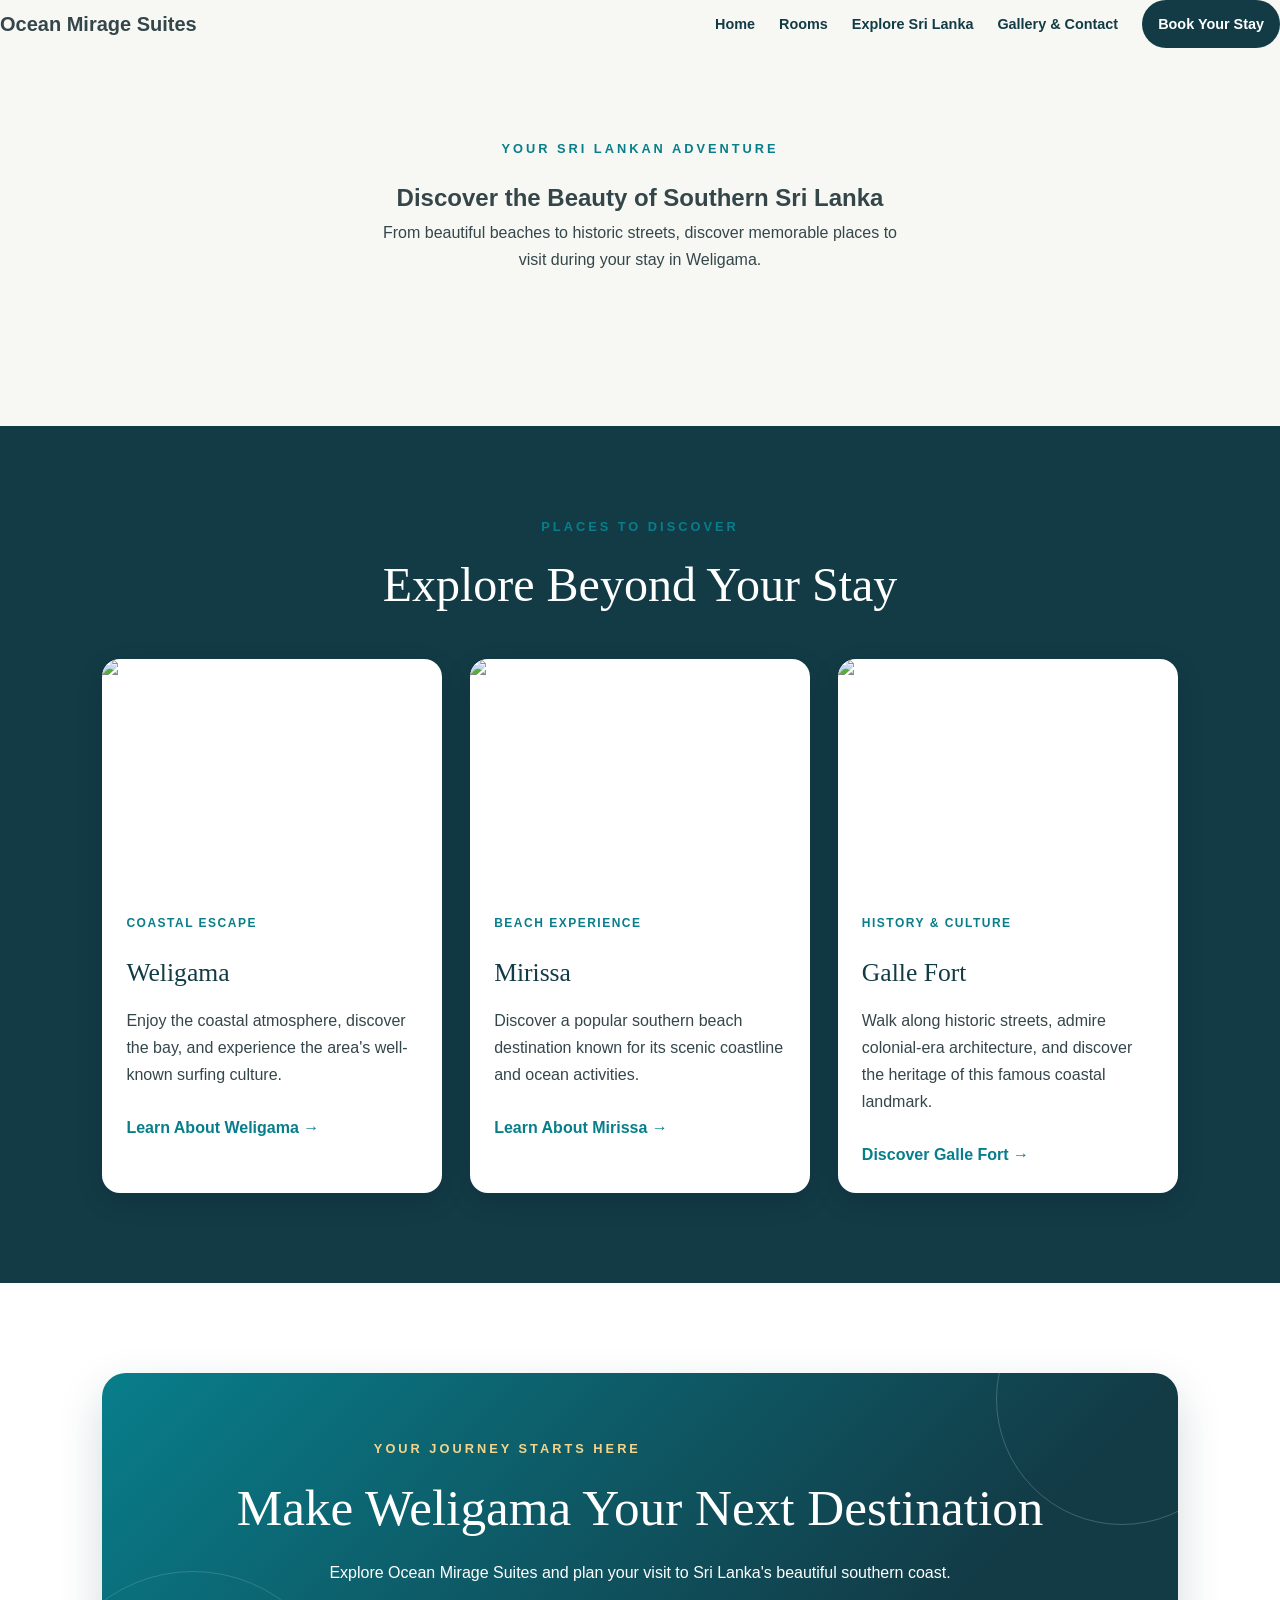
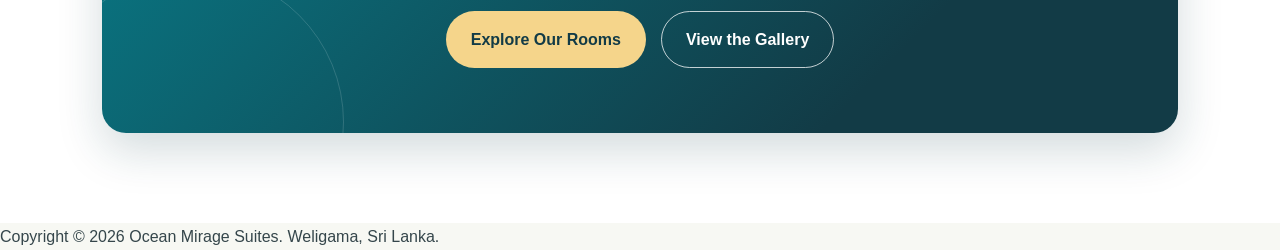
==== explore.html @ 086a4972 "Initial commit: Ocean Mirage Suites website" ====
<!DOCTYPE html>
<html lang="en">
<head>
    <meta charset="UTF-8">
    <meta name="viewport" content="width=device-width, initial-scale=1.0">

    <meta name="description" content="Discover Weligama, Mirissa, Galle Fort, and places to explore during your stay in southern Sri Lanka.">

    <title>Explore Sri Lanka | Ocean Mirage Suites</title>

    <link rel="stylesheet" href="css/style.css">
    <link rel="stylesheet" href="css/responsive.css">
    <script src="js/main.js" defer></script>
</head>

<body>

    <header>
        
<nav class="site-nav" aria-label="Main navigation">

    <a href="index.html" class="logo">Ocean Mirage Suites</a>

    <button
        class="menu-toggle"
        type="button"
        aria-label="Open navigation menu"
        aria-expanded="false"
        aria-controls="primary-menu"
    >
        ☰
    </button>

    <ul class="nav-links" id="primary-menu">
        <li><a href="index.html">Home</a></li>
        <li><a href="rooms.html">Rooms</a></li>
        <li><a href="explore.html">Explore Sri Lanka</a></li>
        <li><a href="gallery.html">Gallery &amp; Contact</a></li>
        <li><a href="index.html#contact">Book Your Stay</a></li>
    </ul>

</nav>

    </header>

    <main>

        <section class="section-heading">
            <p class="section-label">YOUR SRI LANKAN ADVENTURE</p>

            <h1>Discover the Beauty of Southern Sri Lanka</h1>

            <p>
                From beautiful beaches to historic streets, discover
                memorable places to visit during your stay in Weligama.
            </p>
        </section>

        <section class="explore-section">

            <div class="section-heading">
                <p class="section-label">PLACES TO DISCOVER</p>
                <h2>Explore Beyond Your Stay</h2>
            </div>

            <div class="destination-grid">

                <article class="destination-card" id="weligama">
                    <img
                        src="images/destinations/weligama.jpg"
                        alt="Weligama Bay and its coastline"
                        loading="lazy"
                    >

                    <div class="destination-content">
                        <p class="destination-category">COASTAL ESCAPE</p>

                        <h3>Weligama</h3>

                        <p>
                            Enjoy the coastal atmosphere, discover
                            the bay, and experience the area's
                            well-known surfing culture.
                        </p>

                        <a
                            href="https://en.wikipedia.org/wiki/Weligama"
                            target="_blank"
                            rel="noopener noreferrer"
                        >
                            Learn About Weligama →
                        </a>
                    </div>
                </article>

                <article class="destination-card" id="mirissa">
                    <img
                        src="images/destinations/mirissa.jpg"
                        alt="Mirissa beach and coastline"
                        loading="lazy"
                    >

                    <div class="destination-content">
                        <p class="destination-category">BEACH EXPERIENCE</p>

                        <h3>Mirissa</h3>

                        <p>
                            Discover a popular southern beach destination
                            known for its scenic coastline and ocean
                            activities.
                        </p>

                        <a
                            href="https://en.wikipedia.org/wiki/Mirissa"
                            target="_blank"
                            rel="noopener noreferrer"
                        >
                            Learn About Mirissa →
                        </a>
                    </div>
                </article>

                <article class="destination-card" id="galle-fort">
                    <img
                        src="images/destinations/galle-fort.jpg"
                        alt="Historic streets and architecture at Galle Fort"
                        loading="lazy"
                    >

                    <div class="destination-content">
                        <p class="destination-category">HISTORY &amp; CULTURE</p>

                        <h3>Galle Fort</h3>

                        <p>
                            Walk along historic streets, admire colonial-era
                            architecture, and discover the heritage of
                            this famous coastal landmark.
                        </p>

                        <a
                            href="https://whc.unesco.org/en/list/451/"
                            target="_blank"
                            rel="noopener noreferrer"
                        >
                            Discover Galle Fort →
                        </a>
                    </div>
                </article>

            </div>
        </section>

        <section class="booking-section">
            <div class="booking-panel">
                <p class="booking-label">YOUR JOURNEY STARTS HERE</p>

                <h2>Make Weligama Your Next Destination</h2>

                <p class="booking-description">
                    Explore Ocean Mirage Suites and plan your visit
                    to Sri Lanka's beautiful southern coast.
                </p>

                <div class="booking-actions">
                    <a href="rooms.html" class="booking-button">
                        Explore Our Rooms
                    </a>

                    <a href="gallery.html" class="booking-outline-button">
                        View the Gallery
                    </a>
                </div>
            </div>
        </section>

    </main>

    <footer>
        <p>
            Copyright &copy; 2026 Ocean Mirage Suites.
            Weligama, Sri Lanka.
        </p>
    </footer>

</body>
</html>
---- css/style.css ----
/* =================================
   1. DESIGN FOUNDATION
================================= */

:root {
    --color-ivory: #F7F3EB;
    --color-ocean: #172D3A;
    --color-gold: #B99768;
    --color-white: #FFFFFF;
    --color-text: #39464C;

    --container-width: 1200px;
}

* {
    margin: 0;
    padding: 0;
    box-sizing: border-box;
}

html {
    scroll-behavior: smooth;
}

body {
    font-family: Arial, sans-serif;
    line-height: 1.7;
    color: var(--color-text);
    background: var(--color-ivory);
}

a {
    color: inherit;
}

img {
    display: block;
    max-width: 100%;
    height: auto;
}

/* =================================
   2. HEADER AND NAVIGATION
================================= */

.site-header {
    background: var(--color-white);
    padding: 20px 6%;
}

.main-navigation {
    max-width: var(--container-width);
    margin: 0 auto;

    display: flex;
    align-items: center;
    justify-content: space-between;
    gap: 24px;
}

.site-logo {
    color: var(--color-ocean);
    font-size: 1.25rem;
    font-weight: bold;
    text-decoration: none;
    
}

.navigation-links {
    display: flex;
    align-items: center;
    gap: 24px;
    list-style: none;
}

.navigation-links a {
    color: var(--color-ocean);
    font-size: 0.95rem;
    text-decoration: none;
    transition: color 0.2s ease;
}

.navigation-links a:hover {
    color: var(--color-gold);
}

.booking-link,
.primary-button,
.secondary-button {
    display: inline-block;
    padding: 12px 22px;
    text-align: center;
    text-decoration: none;
    transition: background-color 0.2s ease;
    border-radius: 10px;
}

.booking-link,
.primary-button {
    color: var(--color-white);
    background: var(--color-ocean);
}

.booking-link:hover,
.primary-button:hover {
    background: #294B5B;
}

.secondary-button {
    color: var(--color-white);
    border: 1px solid var(--color-white);
}

.secondary-button:hover {
    color: var(--color-ocean);
    background: var(--color-white);
}

/* =================================
   3. HERO SECTION
================================= */

.hero-section {
    position: relative;
    min-height: 650px;
    padding: 100px 8%;

    display: flex;
    flex-direction: column;
    align-items: flex-start;
    justify-content: center;
    gap: 22px;

    color: var(--color-white);

    background:
        linear-gradient(
            90deg,
            rgba(15, 31, 39, 0.78),
            rgba(15, 31, 39, 0.20)
        ),
        url("../images/property/hero.jpg");

    background-size: cover;
    background-position: center;
}

.hero-location {
    color: #F0D7AF;
    font-size: 1.15rem;
    font-weight: bold;
    letter-spacing: 3px;
    text-transform: uppercase;
}

.hero-section h1 {
    max-width: 800px;
    font-family: Georgia, serif;
    font-size: clamp(2.8rem, 6vw, 5.2rem);
    font-weight: normal;
    line-height: 1.12;
}

.hero-description {
    max-width: 600px;
    font-size: 1.1rem;
}

.hero-section .primary-button {
    color: var(--color-ocean);
    background: var(--color-white);
}

.hero-section .primary-button:hover {
    background: #E9E1D3;
}

/* =================================
   4. SHARED CONTENT SECTIONS
================================= */

section:not(.hero-section) {
    padding: 90px 8%;
}

section h2 {
    margin-bottom: 20px;
    color: var(--color-ocean);
    font-family: Georgia, serif;
    font-size: clamp(2rem, 4vw, 3rem);
    font-weight: normal;
    line-height: 1.2;
}

section p {
    max-width: 750px;
    margin-bottom: 18px;
}

.starting-price {
    color: var(--color-ocean);
    font-size: 1.1rem;
    font-weight: bold;
}

/* =================================
   5. FOOTER
================================= */

.site-footer {
    padding: 40px 8%;
    color: var(--color-white);
    background: var(--color-ocean);
    text-align: center;
}

.site-footer p {
    margin-bottom: 8px;
}

/* =================================
   6. RESPONSIVE DESIGN
================================= */

@media (max-width: 900px) {
    .main-navigation {
        flex-wrap: wrap;
    }

    .navigation-links {
        flex-wrap: wrap;
        gap: 14px;
    }

    .hero-section {
        min-height: 550px;
    }
}

@media (max-width: 600px) {
    .site-header {
        padding: 18px 5%;
    }

    .main-navigation {
        align-items: flex-start;
        flex-direction: column;
        gap: 18px;
    }

    .navigation-links {
        gap: 10px 18px;
    }

    .hero-section {
        min-height: 520px;
        padding: 75px 6%;
    }

    section:not(.hero-section) {
        padding: 60px 6%;
    }

    .site-footer {
        padding: 30px 6%;
    }
}



/* =================================
   7. MOTION AND INTERACTION
================================= */

/* Smooth button movement */
.booking-link,
.primary-button,
.secondary-button {
    transition:
        background-color 0.3s ease,
        color 0.3s ease,
        transform 0.3s ease,
        box-shadow 0.3s ease;
}

.booking-link:hover,
.primary-button:hover,
.secondary-button:hover {
    transform: translateY(-3px);
    box-shadow: 0 8px 20px rgba(23, 45, 58, 0.18);
}

/* Hero content entrance */
.hero-section > * {
    animation: heroReveal 0.8s ease both;
}

.hero-section > *:nth-child(2) {
    animation-delay: 0.15s;
}

.hero-section > *:nth-child(3) {
    animation-delay: 0.3s;
}

.hero-section > *:nth-child(4) {
    animation-delay: 0.45s;
}

@keyframes heroReveal {
    from {
        opacity: 0;
        transform: translateY(22px);
    }

    to {
        opacity: 1;
        transform: translateY(0);
    }
}

/* Respect visitors who prefer less motion */
@media (prefers-reduced-motion: reduce) {
    *,
    *::before,
    *::after {
        scroll-behavior: auto !important;
        animation-duration: 0.01ms !important;
        animation-iteration-count: 1 !important;
        transition-duration: 0.01ms !important;
    }
}


/* =================================
   8. TROPICAL COLOUR UPGRADE
================================= */

:root {
    --color-ivory: #F7F8F3;
    --color-ocean: #123B46;
    --color-gold: #E9C46A;
    --color-white: #FFFFFF;

    --color-teal: #087E8B;
    --color-coral: #FF6B5F;
    --color-text: #35464B;
}

/* Make navigation feel more polished */
.site-header {
    position: relative;
    z-index: 10;
    box-shadow: 0 4px 20px rgba(18, 59, 70, 0.06);
}

.site-logo {
    letter-spacing: 0.3px;
}

.navigation-links a {
    transition: color 0.25s ease;
}

.navigation-links a:hover {
    color: var(--color-coral);
}

/* Colourful primary buttons */
.booking-link,
.primary-button {
    background: var(--color-coral);
    border-radius: 30px;
    font-weight: bold;
}

.booking-link:hover,
.primary-button:hover {
    background: #E95248;
}

/* Elegant outlined secondary button */
.secondary-button {
    border-radius: 30px;
    border-width: 2px;
}

/* Hero section enhancement */
.hero-section {
    overflow: hidden;
    background-position: center;
}

.hero-location {
    display: inline-block;
    padding: 8px 14px;
    color: var(--color-white);
    background: rgba(8, 126, 139, 0.85);
    border-radius: 30px;
    letter-spacing: 2px;
}

/* Alternate section backgrounds */
.introduction-section {
    background: var(--color-white);
}

.featured-rooms-section {
    background: #E7F3F0;
}

.explore-section {
    background: var(--color-ocean);
    color: var(--color-white);
}

.explore-section h2 {
    color: var(--color-white);
}

.explore-section a {
    color: var(--color-gold);
}

.gallery-preview-section {
    background: var(--color-white);
}

.contact-section {
    background: #FFF0E9;
}

/* Animated section headings */
section:not(.hero-section) h2 {
    transition: color 0.3s ease;
}

/* Keyboard accessibility */
a:focus-visible {
    outline: 3px solid var(--color-teal);
    outline-offset: 4px;
}

/* Keep animations comfortable on smaller screens */
@media (max-width: 600px) {
    .hero-section {
        background-position: center;
    }

    .booking-link,
    .primary-button,
    .secondary-button {
        padding: 12px 18px;
    }
}


/* =================================
   9. ROOM CARDS
================================= */

.section-heading {
    max-width: 750px;
    margin: 0 auto 45px;
    text-align: center;
}

.section-heading > p:last-child {
    margin-left: auto;
    margin-right: auto;
}

.section-label {
    color: var(--color-teal);
    font-size: 0.8rem;
    font-weight: bold;
    letter-spacing: 3px;
}

.room-grid {
    max-width: 1200px;
    margin: 0 auto;

    display: grid;
    grid-template-columns: repeat(3, minmax(0, 1fr));
    gap: 28px;
}

.room-card {
    overflow: hidden;
    background: var(--color-white);
    border-radius: 16px;
    box-shadow: 0 8px 28px rgba(18, 59, 70, 0.08);

    transition:
        transform 0.3s ease,
        box-shadow 0.3s ease;
}

.room-card:hover {
    transform: translateY(-8px);
    box-shadow: 0 18px 38px rgba(18, 59, 70, 0.16);
}

.room-card > img {
    width: 100%;
    height: 240px;
    object-fit: cover;

    transition: transform 0.5s ease;
}

.room-card:hover > img {
    transform: scale(1.04);
}

.room-card-content {
    padding: 25px;
}

.room-category {
    color: var(--color-teal);
    font-size: 0.75rem;
    font-weight: bold;
    letter-spacing: 1.5px;
}

.room-card h3 {
    margin-bottom: 12px;
    color: var(--color-ocean);
    font-family: Georgia, serif;
    font-size: 1.45rem;
    font-weight: normal;
}

.room-price {
    margin-top: 20px;
    color: var(--color-ocean);
}

.room-price strong {
    font-size: 1.5rem;
}

.room-link {
    display: inline-block;
    margin-top: 12px;
    color: var(--color-teal);
    font-weight: bold;
    text-decoration: none;
}

.room-link:hover {
    color: var(--color-coral);
}

/* Tablet */
@media (max-width: 900px) {
    .room-grid {
        grid-template-columns: repeat(2, minmax(0, 1fr));
    }
}

/* Mobile */
@media (max-width: 600px) {
    .room-grid {
        grid-template-columns: 1fr;
    }

    .room-card > img {
        height: 250px;
    }
}


/* =================================
   10. DESTINATION CARDS
================================= */

.destination-grid {
    max-width: 1200px;
    margin: 0 auto;

    display: grid;
    grid-template-columns: repeat(3, minmax(0, 1fr));
    gap: 28px;
}

.destination-card {
    overflow: hidden;
    background: var(--color-white);
    border-radius: 18px;
    box-shadow: 0 8px 28px rgba(0, 0, 0, 0.12);

    transition:
        transform 0.3s ease,
        box-shadow 0.3s ease;
}

.destination-card:hover {
    transform: translateY(-8px);
    box-shadow: 0 18px 35px rgba(0, 0, 0, 0.2);
}

.destination-card > img {
    width: 100%;
    height: 230px;
    object-fit: cover;

    transition: transform 0.5s ease;
}

.destination-card:hover > img {
    transform: scale(1.05);
}

.destination-content {
    padding: 24px;
    color: var(--color-text);
}

.destination-category {
    color: var(--color-teal);
    font-size: 0.75rem;
    font-weight: bold;
    letter-spacing: 1.5px;
}

.destination-content h3 {
    margin-bottom: 12px;
    color: var(--color-ocean);
    font-family: Georgia, serif;
    font-size: 1.6rem;
    font-weight: normal;
}

.destination-content a {
    display: inline-block;
    margin-top: 8px;
    color: var(--color-teal);
    font-weight: bold;
    text-decoration: none;
}

.destination-content a:hover {
    color: var(--color-coral);
}

.destination-action {
    margin-top: 40px;
    text-align: center;
}

/* Tablet */
@media (max-width: 900px) {
    .destination-grid {
        grid-template-columns: repeat(2, minmax(0, 1fr));
    }
}

/* Mobile */
@media (max-width: 600px) {
    .destination-grid {
        grid-template-columns: 1fr;
    }

    .destination-card > img {
        height: 240px;
    }
}


/* =================================
   11. PHOTO GALLERY
================================= */

.gallery-grid {
    max-width: 1200px;
    margin: 0 auto;

    display: grid;
    grid-template-columns: repeat(4, minmax(0, 1fr));
    gap: 18px;
}

.gallery-item {
    position: relative;
    display: block;
    overflow: hidden;
    min-height: 230px;

    border-radius: 14px;
    background: var(--color-ocean);
    text-decoration: none;
}

.gallery-item img {
    width: 100%;
    height: 100%;
    min-height: 230px;
    object-fit: cover;

    transition:
        transform 0.5s ease,
        opacity 0.5s ease;
}

.gallery-item::after {
    content: "";
    position: absolute;
    inset: 0;

    background: linear-gradient(
        to top,
        rgba(10, 30, 38, 0.8),
        transparent 65%
    );
}

.gallery-item span {
    position: absolute;
    z-index: 1;
    right: 16px;
    bottom: 18px;
    left: 16px;

    color: var(--color-white);
    font-size: 1rem;
    font-weight: bold;
}

.gallery-item:hover img {
    transform: scale(1.08);
    opacity: 0.9;
}

.gallery-action {
    margin-top: 35px;
    text-align: center;
}

/* Tablet */
@media (max-width: 900px) {
    .gallery-grid {
        grid-template-columns: repeat(2, minmax(0, 1fr));
    }
}

/* Mobile */
@media (max-width: 500px) {
    .gallery-grid {
        grid-template-columns: 1fr;
    }

    .gallery-item,
    .gallery-item img {
        min-height: 250px;
    }
}


/* =================================
   12. BOOKING CALL TO ACTION
================================= */

.booking-section {
    background: var(--color-white);
}

.booking-panel {
    position: relative;
    overflow: hidden;

    max-width: 1100px;
    margin: 0 auto;
    padding: 65px 30px;

    color: var(--color-white);
    background: linear-gradient(
        135deg,
        #087E8B,
        #123B46 75%
    );

    border-radius: 24px;
    text-align: center;
    box-shadow: 0 18px 45px rgba(18, 59, 70, 0.18);
}

.booking-panel::before {
    content: "";
    position: absolute;
    top: -100px;
    right: -70px;

    width: 250px;
    height: 250px;

    border: 1px solid rgba(255, 255, 255, 0.2);
    border-radius: 50%;

    pointer-events: none;
}

.booking-panel::after {
    content: "";
    position: absolute;
    bottom: -140px;
    left: -60px;

    width: 300px;
    height: 300px;

    border: 1px solid rgba(255, 255, 255, 0.15);
    border-radius: 50%;

    pointer-events: none;
}

.booking-label {
    color: #F5D58B;
    font-size: 0.8rem;
    font-weight: bold;
    letter-spacing: 3px;
}

.booking-panel h2 {
    margin-bottom: 20px;
    color: var(--color-white);
    font-size: clamp(2rem, 4vw, 3.2rem);
}

.booking-description {
    max-width: 650px;
    margin: 0 auto 25px;
}

.booking-price {
    display: flex;
    justify-content: center;
    align-items: baseline;
    flex-wrap: wrap;
    gap: 8px;

    margin-bottom: 30px;
}

.booking-price strong {
    color: #F5D58B;
    font-size: 2rem;
}

.booking-actions {
    display: flex;
    justify-content: center;
    flex-wrap: wrap;
    gap: 15px;
}

.booking-button,
.booking-outline-button {
    display: inline-block;
    padding: 14px 24px;
    border: 1px solid transparent;
    border-radius: 30px;

    font-weight: bold;
    text-decoration: none;

    transition:
        transform 0.3s ease,
        background-color 0.3s ease;
}

.booking-button {
    color: #123B46;
    background: #F5D58B;
}

.booking-button:hover {
    background: #FFFFFF;
    transform: translateY(-3px);
}

.booking-outline-button {
    color: #FFFFFF;
    border-color: rgba(255, 255, 255, 0.75);
}

.booking-outline-button:hover {
    color: #123B46;
    background: #FFFFFF;
    transform: translateY(-3px);
}

.booking-note {
    margin: 25px auto 0;
    font-size: 0.85rem;
    opacity: 0.85;
}

/* Mobile */
@media (max-width: 600px) {
    .booking-panel {
        padding: 45px 22px;
        border-radius: 18px;
    }

    .booking-actions {
        flex-direction: column;
    }

    .booking-button,
    .booking-outline-button {
        width: 100%;
    }
}



/* Desktop Navigation Fix */

@media (min-width: 769px) {

    .site-nav {
        display: flex;
        align-items: center;
        justify-content: space-between;
        gap: 2rem;
        width: 100%;
    }

    .site-nav .logo {
        flex-shrink: 0;
        text-decoration: none;
        font-size: 1.25rem;
        font-weight: 700;
    }

    .site-nav .menu-toggle {
        display: none;
    }

    .site-nav .nav-links {
        display: flex;
        flex-direction: row;
        align-items: center;
        justify-content: flex-end;
        gap: 1.5rem;
        list-style: none;
        margin: 0;
        padding: 0;
        width: auto;
        background: transparent;
        border: none;
        border-radius: 0;
        box-shadow: none;
    }

    .site-nav .nav-links li a {
        display: inline-block;
        padding: 0.65rem 0;
        color: var(--color-ocean);
        font-size: 0.9rem;
        font-weight: 600;
        text-decoration: none;
        white-space: nowrap;
        background: transparent;
        border-radius: 0;
    }

    .site-nav .nav-links li:last-child a {
        margin-top: 0;
        padding: 0.75rem 1rem;
        background: var(--color-ocean);
        color: #FFFFFF;
        border-radius: 999px;
    }

    .site-nav .nav-links li:last-child a:hover {
        background: var(--color-teal);
    }
}



/* Smooth Page Transitions */

body {
    animation: pageFadeIn 0.4s ease both;
}

@keyframes pageFadeIn {
    from {
        opacity: 0;
        transform: translateY(8px);
    }

    to {
        opacity: 1;
        transform: translateY(0);
    }
}

body.page-leaving {
    animation: pageFadeOut 0.22s ease forwards;
    pointer-events: none;
}

@keyframes pageFadeOut {
    from {
        opacity: 1;
        transform: translateY(0);
    }

    to {
        opacity: 0;
        transform: translateY(-5px);
    }
}

@media (prefers-reduced-motion: reduce) {
    body,
    body.page-leaving {
        animation: none;
    }
}
/* Desktop view */
.menu-toggle {
    display: none;
}

.nav-menu {
    display: block;
}

/* Mobile view */
@media (max-width: 768px) {
    .menu-toggle {
        display: block;
    }

    .nav-menu {
        display: none;
    }
}
/* Room Features */
.room-features {
    display: grid;
    grid-template-columns: repeat(2, minmax(0, 1fr));
    gap: 14px 20px;
    margin-top: 20px;
    padding: 0;
    list-style: none;
}

.room-features li {
    display: flex;
    flex-direction: row;
    align-items: center;
    gap: 10px;
    min-width: 0;
    color: var(--color-text);
    font-size: 0.95rem;
    justify-content:start;
}

.room-features i {
    display: inline-block;
    flex: 0 0 22px;
    width: 22px;
    color: var(--color-teal);
    font-size: 1.1rem;
    text-align: center;
}

.room-features li span {
    display: inline;
}

@media (max-width: 400px) {
    .room-features {
        grid-template-columns: 1fr;
    }
}
---- css/responsive.css ----
/* Mobile Navigation Menu */

.site-nav {
    position: relative;
}

.menu-toggle {
    display: none;
    border: none;
    background: transparent;
    color: var(--color-ocean);
    font-size: 1.8rem;
    cursor: pointer;
    padding: 0.4rem 0.7rem;
}

.nav-links {
    list-style: none;
    margin: 0;
    padding: 0;
}

/* Hide navigation links until the menu is opened */
@media (max-width: 768px) {

    .site-nav {
        display: flex;
        align-items: center;
        justify-content: space-between;
        flex-wrap: wrap;
    }

    .menu-toggle {
        display: block;
    }

    .site-nav .nav-links {
        display: none;
        flex-direction: column;
        align-items: stretch;
        width: 100%;
        gap: 0;
        margin: 0;
        padding: 0.5rem 0;
    }

    .site-nav .nav-links.is-open {
        display: flex;
    }

    .site-nav .nav-links li a {
        display: block;
        padding: 0.9rem 0.5rem;
    }
}


/* Premium Mobile Navigation Styling */

@media (max-width: 768px) {

    .site-nav .logo {
        font-size: 1.05rem;
        font-weight: 700;
        letter-spacing: 0.02em;
        text-decoration: none;
    }

    .menu-toggle {
        color: var(--color-ocean);
        font-size: 1.7rem;
        line-height: 1;
        border: 1px solid rgba(18, 59, 70, 0.15);
        border-radius: 12px;
        background: rgba(255, 255, 255, 0.8);
        box-shadow: 0 4px 14px rgba(18, 59, 70, 0.08);
        transition: background 0.25s ease, transform 0.25s ease;
    }

    .menu-toggle:hover {
        background: var(--color-gold);
        transform: translateY(-1px);
    }

    .site-nav .nav-links {
        margin-top: 0.8rem;
        padding: 0.65rem;
        gap: 0.25rem;
        background: rgba(255, 255, 255, 0.97);
        border: 1px solid rgba(18, 59, 70, 0.10);
        border-radius: 16px;
        box-shadow: 0 12px 30px rgba(18, 59, 70, 0.12);
    }

    .site-nav .nav-links li a {
        color: var(--color-ocean);
        font-size: 0.95rem;
        font-weight: 600;
        letter-spacing: 0.01em;
        text-decoration: none;
        padding: 0.85rem 1rem;
        border-radius: 10px;
        transition: background 0.2s ease, color 0.2s ease;
    }

    .site-nav .nav-links li a:hover,
    .site-nav .nav-links li a:focus-visible {
        background: rgba(233, 196, 106, 0.25);
        color: var(--color-teal);
    }

    .site-nav .nav-links li:last-child a {
        margin-top: 0.25rem;
        background: var(--color-ocean);
        color: #FFFFFF;
        text-align: center;
    }

    .site-nav .nav-links li:last-child a:hover {
        background: var(--color-teal);
    }
}
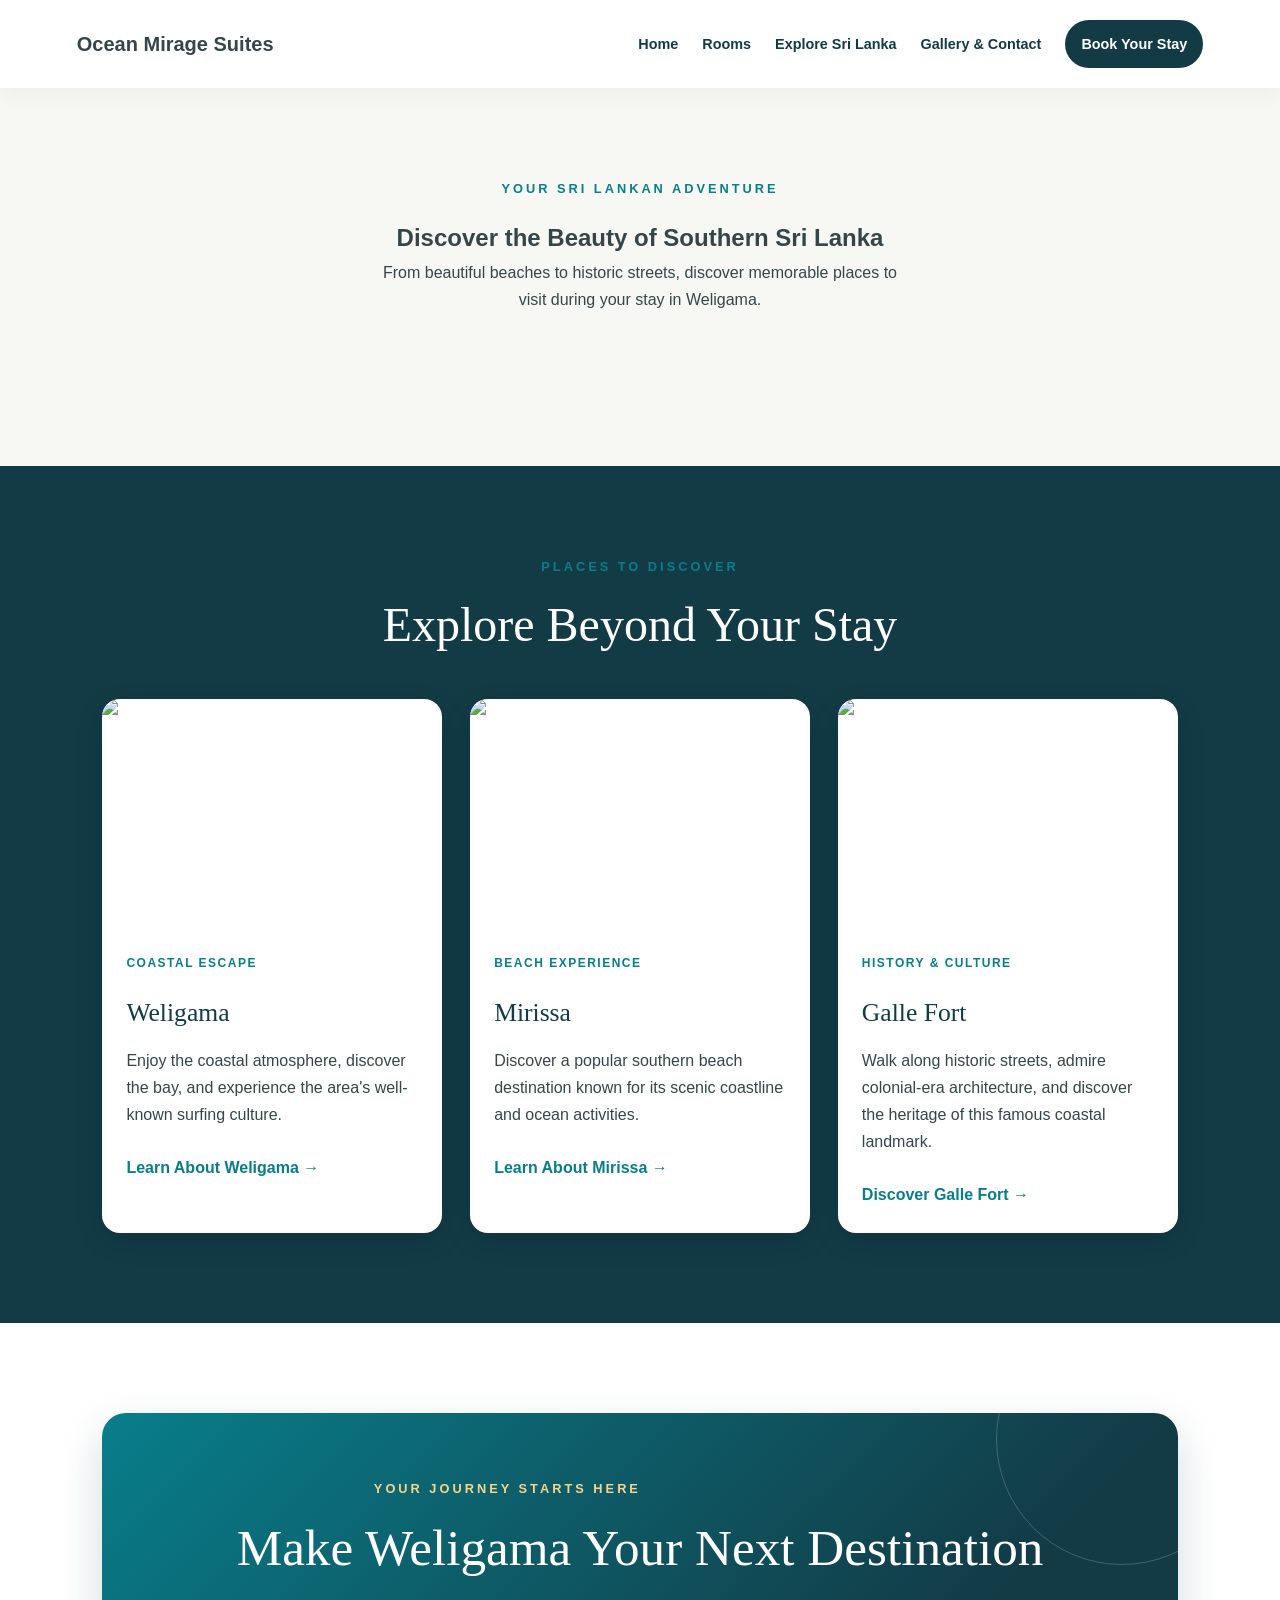
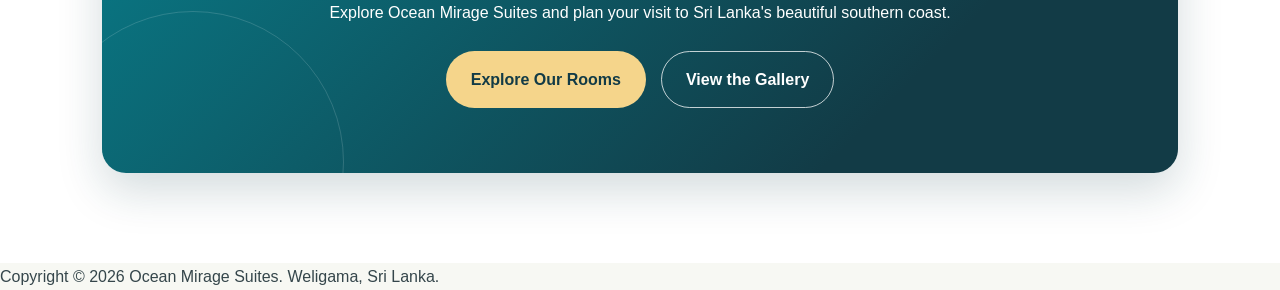
==== commit e6d87260: "Update Ocean Mirage website" ====
--- a/explore.html
+++ b/explore.html
@@ -16,7 +16,7 @@
 
 <body>
 
-    <header>
+<header class="site-header">
         
 <nav class="site-nav" aria-label="Main navigation">
 
--- a/css/style.css
+++ b/css/style.css
@@ -1084,3 +1084,35 @@
         grid-template-columns: 1fr;
     }
 }
+
+```css
+/* Consistent Navbar Across All Pages */
+.site-header {
+    width: 100%;
+}
+
+.site-nav {
+    display: flex;
+    align-items: center;
+    justify-content: space-between;
+    gap: 24px;
+    width: 100%;
+    max-width: 1200px;
+    margin: 0 auto;
+}
+
+.site-nav .logo {
+    flex-shrink: 0;
+    margin-right: auto;
+}
+
+.site-nav .nav-links {
+    display: flex;
+    align-items: center;
+    justify-content: flex-end;
+    gap: 24px;
+    margin: 0;
+    padding: 0;
+    list-style: none;
+}
+```
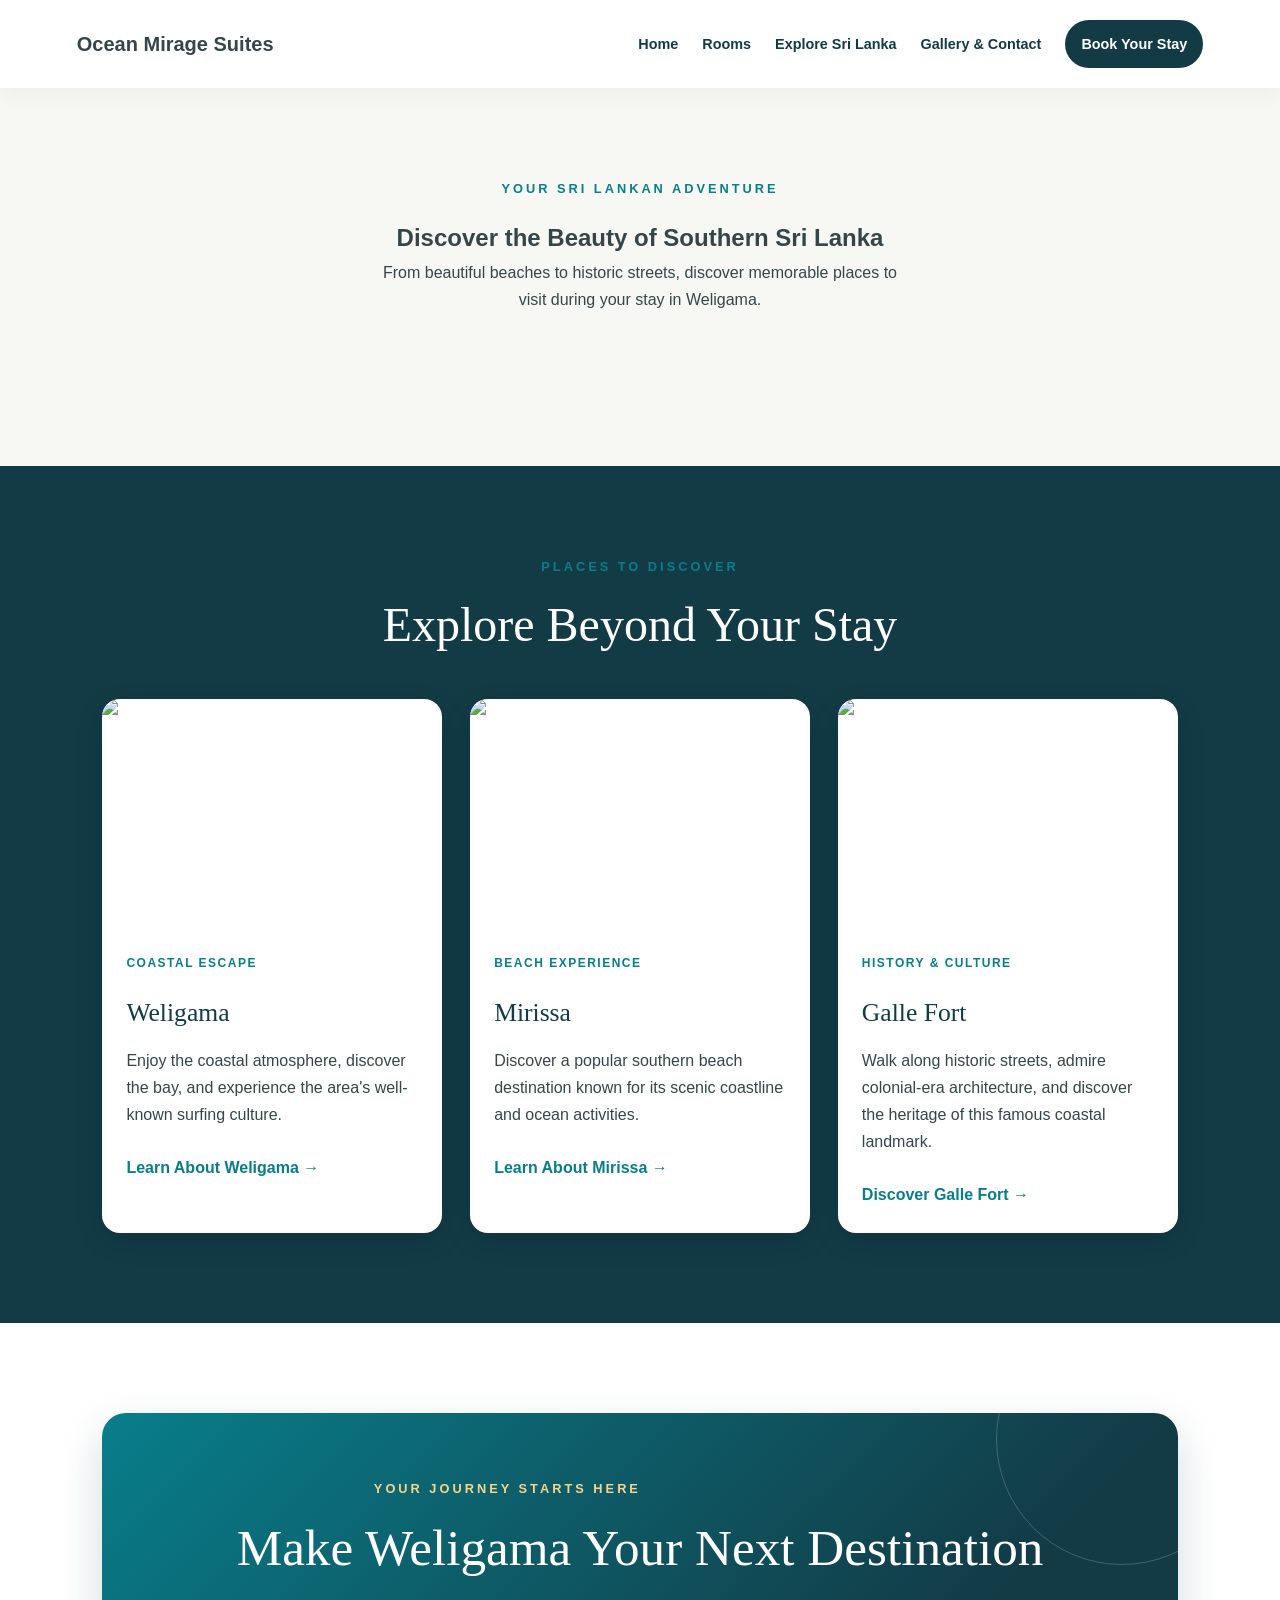
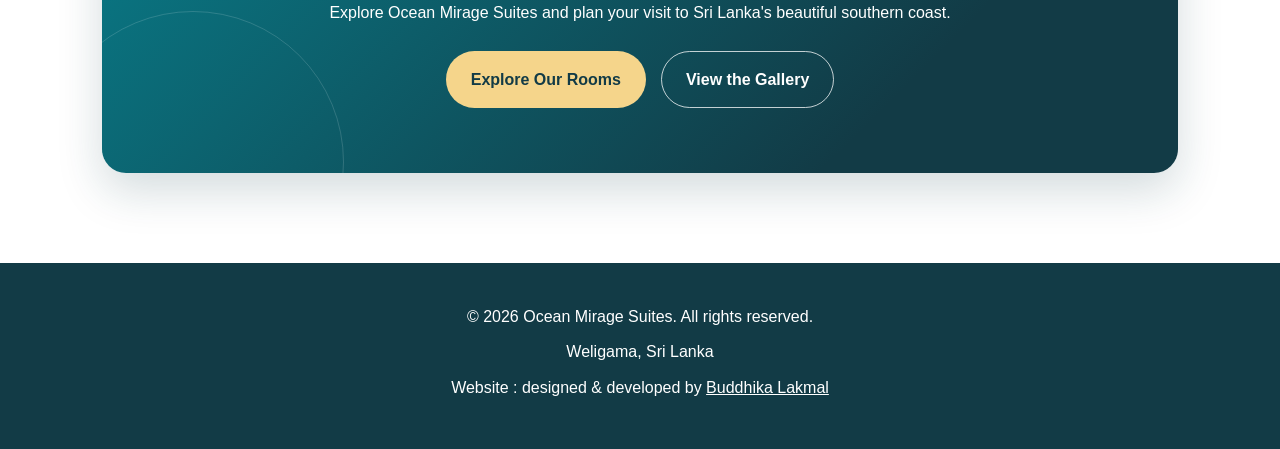
==== commit d25bcc88: "add footer to remaining pages" ====
--- a/explore.html
+++ b/explore.html
@@ -178,11 +178,21 @@
 
     </main>
 
-    <footer>
+    <footer class="site-footer">
+
         <p>
-            Copyright &copy; 2026 Ocean Mirage Suites.
-            Weligama, Sri Lanka.
+            &copy; 2026 Ocean Mirage Suites.
+            All rights reserved.
         </p>
+
+        <p>Weligama, Sri Lanka</p>
+
+        <p class="developer-credit">
+        Website : designed &amp; developed by
+        <a href="https://your-portfolio-url.com">
+            Buddhika Lakmal
+        </a>
+
     </footer>
 
 </body>
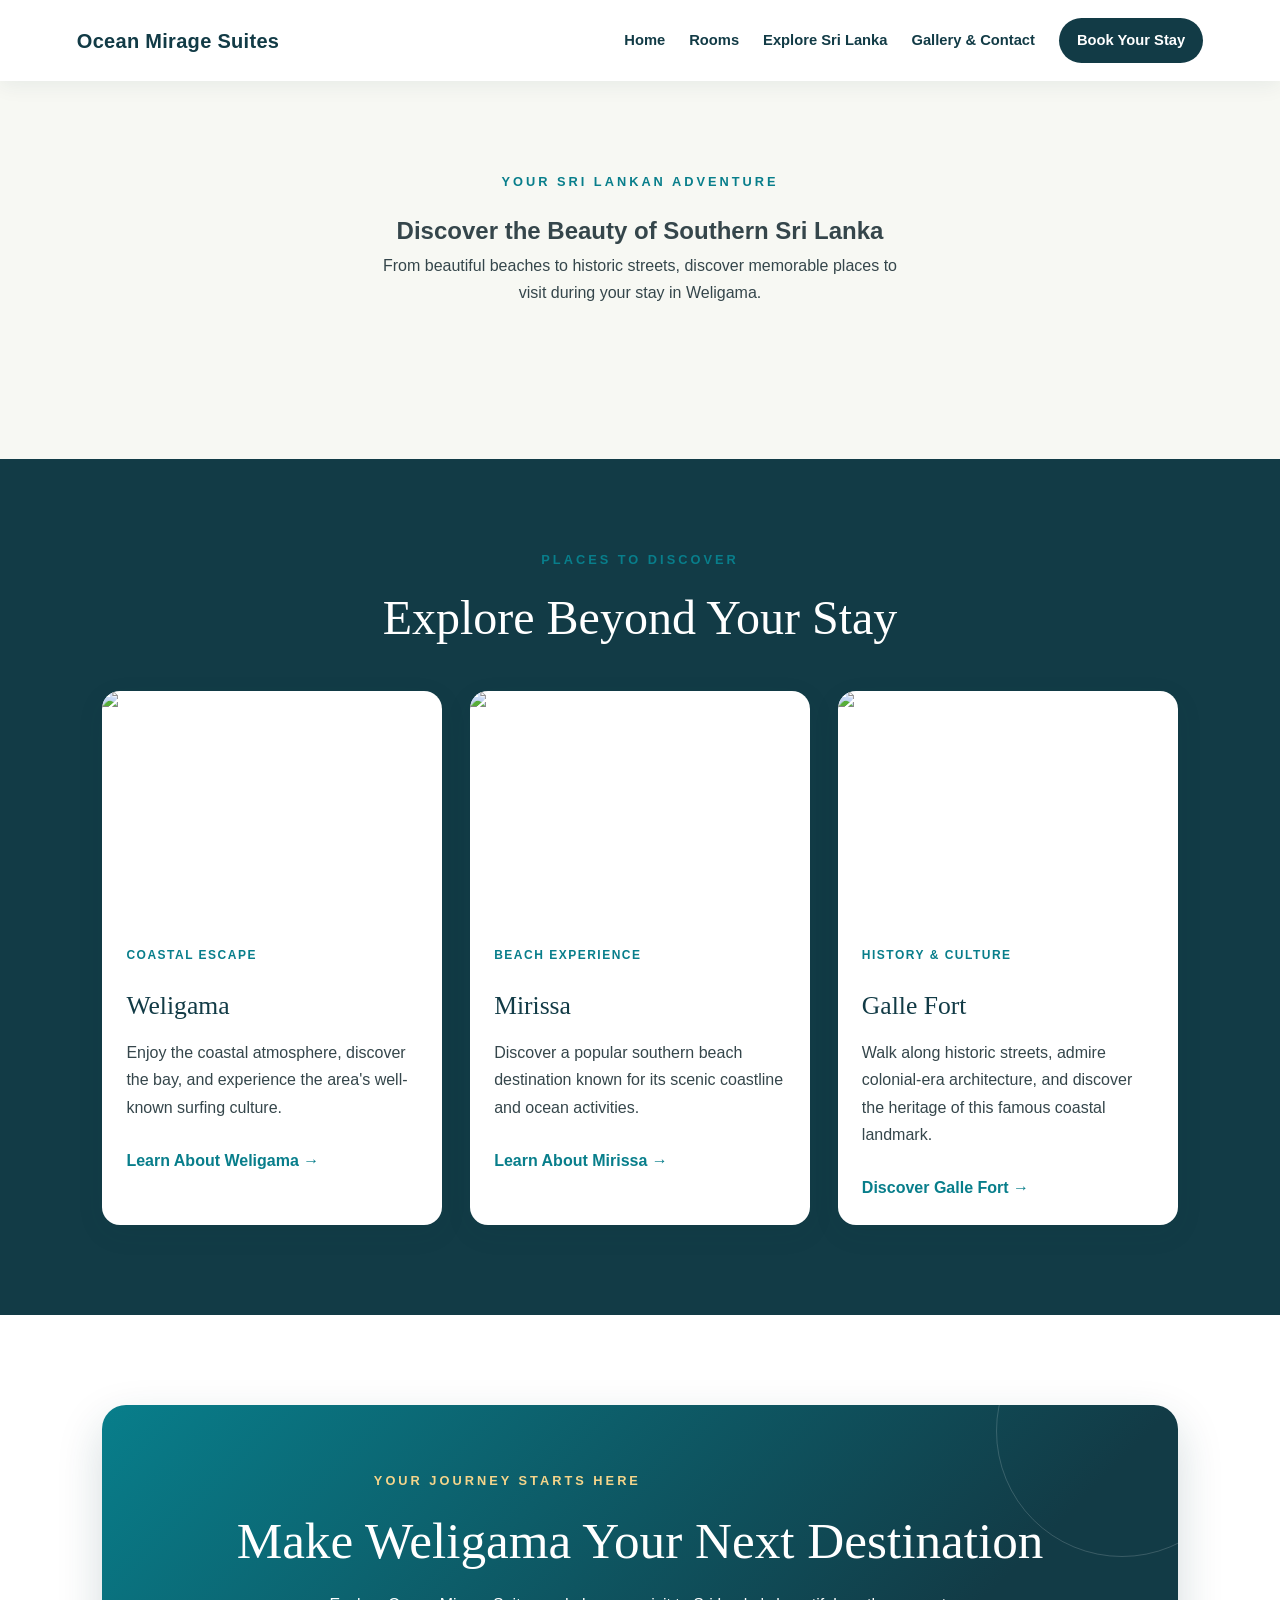
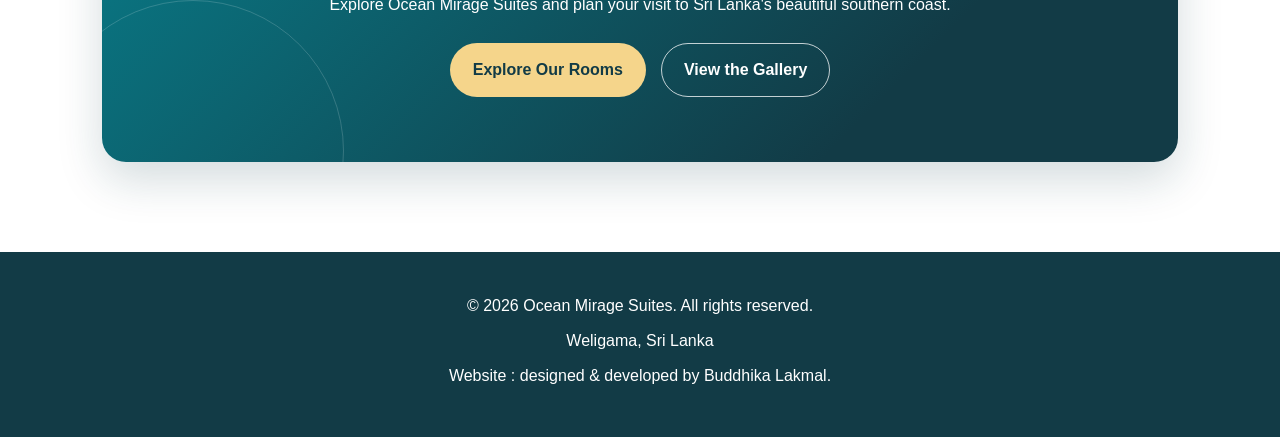
==== commit e345aea7: "improve my design" ====
--- a/explore.html
+++ b/explore.html
@@ -187,11 +187,9 @@
 
         <p>Weligama, Sri Lanka</p>
 
-        <p class="developer-credit">
-        Website : designed &amp; developed by
-        <a href="https://your-portfolio-url.com">
-            Buddhika Lakmal
-        </a>
+         <p class="developer-credit">
+        Website : designed &amp; developed by Buddhika Lakmal.
+        </p>
 
     </footer>
 
--- a/css/style.css
+++ b/css/style.css
@@ -1,16 +1,23 @@
 
-/* =================================
+/* =========================================
    1. DESIGN FOUNDATION
-================================= */
+========================================= */
 
 :root {
-    --color-ivory: #F7F3EB;
-    --color-ocean: #172D3A;
-    --color-gold: #B99768;
+    --color-ivory: #F7F8F3;
+    --color-ocean: #123B46;
+    --color-gold: #E9C46A;
     --color-white: #FFFFFF;
-    --color-text: #39464C;
+    --color-teal: #087E8B;
+    --color-coral: #FF6B5F;
+    --color-text: #35464B;
 
     --container-width: 1200px;
+
+    --shadow-light: 0 8px 28px rgba(18, 59, 70, 0.08);
+    --shadow-medium: 0 18px 38px rgba(18, 59, 70, 0.15);
+
+    --transition: 0.3s ease;
 }
 
 * {
@@ -21,13 +28,16 @@
 
 html {
     scroll-behavior: smooth;
+    scroll-padding-top: 90px;
 }
 
 body {
+    min-height: 100%;
     font-family: Arial, sans-serif;
     line-height: 1.7;
     color: var(--color-text);
     background: var(--color-ivory);
+    animation: pageFadeIn 0.4s ease both;
 }
 
 a {
@@ -40,98 +50,208 @@
     height: auto;
 }
 
-/* =================================
+button,
+input,
+textarea,
+select {
+    font: inherit;
+}
+
+button,
+a {
+    -webkit-tap-highlight-color: transparent;
+}
+
+a:focus-visible,
+button:focus-visible {
+    outline: 3px solid var(--color-gold);
+    outline-offset: 4px;
+}
+
+.container {
+    width: min(100% - 48px, var(--container-width));
+    margin-inline: auto;
+}
+
+
+/* =========================================
    2. HEADER AND NAVIGATION
-================================= */
+   Supports .site-nav and older class names
+========================================= */
 
 .site-header {
+    position: relative;
+    z-index: 100;
+    width: 100%;
+    padding: 18px 6%;
     background: var(--color-white);
-    padding: 20px 6%;
-}
-
+    box-shadow: 0 4px 20px rgba(18, 59, 70, 0.07);
+}
+
+.site-nav,
 .main-navigation {
-    max-width: var(--container-width);
-    margin: 0 auto;
-
     display: flex;
     align-items: center;
     justify-content: space-between;
     gap: 24px;
-}
-
+    width: 100%;
+    max-width: var(--container-width);
+    margin-inline: auto;
+}
+
+.site-nav .logo,
 .site-logo {
+    flex-shrink: 0;
     color: var(--color-ocean);
     font-size: 1.25rem;
-    font-weight: bold;
+    font-weight: 700;
+    letter-spacing: 0.3px;
     text-decoration: none;
-    
-}
-
+}
+
+.site-nav .nav-links,
 .navigation-links {
     display: flex;
     align-items: center;
+    justify-content: flex-end;
     gap: 24px;
+    margin: 0;
+    padding: 0;
     list-style: none;
 }
 
-.navigation-links a {
-    color: var(--color-ocean);
-    font-size: 0.95rem;
+.site-nav .nav-links li,
+.navigation-links li {
+    list-style: none;
+}
+
+.site-nav .nav-links li a,
+.navigation-links li a {
+    display: inline-block;
+    padding: 8px 0;
+    color: var(--color-ocean);
+    font-size: 0.92rem;
+    font-weight: 600;
     text-decoration: none;
-    transition: color 0.2s ease;
-}
-
-.navigation-links a:hover {
-    color: var(--color-gold);
-}
+    white-space: nowrap;
+    transition: color var(--transition);
+}
+
+.site-nav .nav-links li a:hover,
+.navigation-links li a:hover {
+    color: var(--color-coral);
+}
+
+/* Highlight the final navigation link */
+.site-nav .nav-links li:last-child a,
+.navigation-links li:last-child a {
+    padding: 10px 18px;
+    color: var(--color-white);
+    background: var(--color-ocean);
+    border-radius: 30px;
+    transition:
+        background-color var(--transition),
+        transform var(--transition);
+}
+
+.site-nav .nav-links li:last-child a:hover,
+.navigation-links li:last-child a:hover {
+    color: var(--color-white);
+    background: var(--color-teal);
+    transform: translateY(-2px);
+}
+
+/* Mobile menu button */
+.menu-toggle {
+    display: none;
+    align-items: center;
+    justify-content: center;
+    width: 44px;
+    height: 44px;
+    padding: 0;
+    color: var(--color-ocean);
+    background: var(--color-ivory);
+    border: 1px solid rgba(18, 59, 70, 0.15);
+    border-radius: 10px;
+    font-size: 1.5rem;
+    cursor: pointer;
+}
+
+/* Support older menu class if used in HTML */
+.nav-menu {
+    display: block;
+}
+
+
+/* =========================================
+   3. BUTTONS
+========================================= */
 
 .booking-link,
 .primary-button,
-.secondary-button {
-    display: inline-block;
+.secondary-button,
+.booking-button,
+.booking-outline-button {
+    display: inline-flex;
+    align-items: center;
+    justify-content: center;
+    gap: 8px;
+    min-height: 46px;
     padding: 12px 22px;
+    border: 1px solid transparent;
+    border-radius: 30px;
+    font-weight: 700;
     text-align: center;
     text-decoration: none;
-    transition: background-color 0.2s ease;
-    border-radius: 10px;
+    cursor: pointer;
+    transition:
+        background-color var(--transition),
+        color var(--transition),
+        border-color var(--transition),
+        transform var(--transition),
+        box-shadow var(--transition);
 }
 
 .booking-link,
 .primary-button {
     color: var(--color-white);
-    background: var(--color-ocean);
+    background: var(--color-coral);
 }
 
 .booking-link:hover,
 .primary-button:hover {
-    background: #294B5B;
+    color: var(--color-white);
+    background: #E95248;
+    transform: translateY(-3px);
+    box-shadow: 0 8px 20px rgba(23, 45, 58, 0.18);
 }
 
 .secondary-button {
     color: var(--color-white);
-    border: 1px solid var(--color-white);
+    border: 2px solid rgba(255, 255, 255, 0.85);
 }
 
 .secondary-button:hover {
     color: var(--color-ocean);
     background: var(--color-white);
-}
-
-/* =================================
-   3. HERO SECTION
-================================= */
+    transform: translateY(-3px);
+}
+
+
+/* =========================================
+   4. HERO SECTION
+========================================= */
 
 .hero-section {
     position: relative;
-    min-height: 650px;
-    padding: 100px 8%;
-
     display: flex;
     flex-direction: column;
     align-items: flex-start;
     justify-content: center;
     gap: 22px;
-
+    min-height: 650px;
+    padding: 100px 8%;
+    overflow: hidden;
     color: var(--color-white);
 
     background:
@@ -147,10 +267,14 @@
 }
 
 .hero-location {
-    color: #F0D7AF;
-    font-size: 1.15rem;
-    font-weight: bold;
-    letter-spacing: 3px;
+    display: inline-block;
+    padding: 8px 14px;
+    color: var(--color-white);
+    background: rgba(8, 126, 139, 0.88);
+    border-radius: 30px;
+    font-size: 0.95rem;
+    font-weight: 700;
+    letter-spacing: 2px;
     text-transform: uppercase;
 }
 
@@ -158,7 +282,7 @@
     max-width: 800px;
     font-family: Georgia, serif;
     font-size: clamp(2.8rem, 6vw, 5.2rem);
-    font-weight: normal;
+    font-weight: 400;
     line-height: 1.12;
 }
 
@@ -176,9 +300,10 @@
     background: #E9E1D3;
 }
 
-/* =================================
-   4. SHARED CONTENT SECTIONS
-================================= */
+
+/* =========================================
+   5. SHARED SECTIONS AND HEADINGS
+========================================= */
 
 section:not(.hero-section) {
     padding: 90px 8%;
@@ -189,7 +314,7 @@
     color: var(--color-ocean);
     font-family: Georgia, serif;
     font-size: clamp(2rem, 4vw, 3rem);
-    font-weight: normal;
+    font-weight: 400;
     line-height: 1.2;
 }
 
@@ -197,268 +322,6 @@
     max-width: 750px;
     margin-bottom: 18px;
 }
-
-.starting-price {
-    color: var(--color-ocean);
-    font-size: 1.1rem;
-    font-weight: bold;
-}
-
-/* =================================
-   5. FOOTER
-================================= */
-
-.site-footer {
-    padding: 40px 8%;
-    color: var(--color-white);
-    background: var(--color-ocean);
-    text-align: center;
-}
-
-.site-footer p {
-    margin-bottom: 8px;
-}
-
-/* =================================
-   6. RESPONSIVE DESIGN
-================================= */
-
-@media (max-width: 900px) {
-    .main-navigation {
-        flex-wrap: wrap;
-    }
-
-    .navigation-links {
-        flex-wrap: wrap;
-        gap: 14px;
-    }
-
-    .hero-section {
-        min-height: 550px;
-    }
-}
-
-@media (max-width: 600px) {
-    .site-header {
-        padding: 18px 5%;
-    }
-
-    .main-navigation {
-        align-items: flex-start;
-        flex-direction: column;
-        gap: 18px;
-    }
-
-    .navigation-links {
-        gap: 10px 18px;
-    }
-
-    .hero-section {
-        min-height: 520px;
-        padding: 75px 6%;
-    }
-
-    section:not(.hero-section) {
-        padding: 60px 6%;
-    }
-
-    .site-footer {
-        padding: 30px 6%;
-    }
-}
-
-
-
-/* =================================
-   7. MOTION AND INTERACTION
-================================= */
-
-/* Smooth button movement */
-.booking-link,
-.primary-button,
-.secondary-button {
-    transition:
-        background-color 0.3s ease,
-        color 0.3s ease,
-        transform 0.3s ease,
-        box-shadow 0.3s ease;
-}
-
-.booking-link:hover,
-.primary-button:hover,
-.secondary-button:hover {
-    transform: translateY(-3px);
-    box-shadow: 0 8px 20px rgba(23, 45, 58, 0.18);
-}
-
-/* Hero content entrance */
-.hero-section > * {
-    animation: heroReveal 0.8s ease both;
-}
-
-.hero-section > *:nth-child(2) {
-    animation-delay: 0.15s;
-}
-
-.hero-section > *:nth-child(3) {
-    animation-delay: 0.3s;
-}
-
-.hero-section > *:nth-child(4) {
-    animation-delay: 0.45s;
-}
-
-@keyframes heroReveal {
-    from {
-        opacity: 0;
-        transform: translateY(22px);
-    }
-
-    to {
-        opacity: 1;
-        transform: translateY(0);
-    }
-}
-
-/* Respect visitors who prefer less motion */
-@media (prefers-reduced-motion: reduce) {
-    *,
-    *::before,
-    *::after {
-        scroll-behavior: auto !important;
-        animation-duration: 0.01ms !important;
-        animation-iteration-count: 1 !important;
-        transition-duration: 0.01ms !important;
-    }
-}
-
-
-/* =================================
-   8. TROPICAL COLOUR UPGRADE
-================================= */
-
-:root {
-    --color-ivory: #F7F8F3;
-    --color-ocean: #123B46;
-    --color-gold: #E9C46A;
-    --color-white: #FFFFFF;
-
-    --color-teal: #087E8B;
-    --color-coral: #FF6B5F;
-    --color-text: #35464B;
-}
-
-/* Make navigation feel more polished */
-.site-header {
-    position: relative;
-    z-index: 10;
-    box-shadow: 0 4px 20px rgba(18, 59, 70, 0.06);
-}
-
-.site-logo {
-    letter-spacing: 0.3px;
-}
-
-.navigation-links a {
-    transition: color 0.25s ease;
-}
-
-.navigation-links a:hover {
-    color: var(--color-coral);
-}
-
-/* Colourful primary buttons */
-.booking-link,
-.primary-button {
-    background: var(--color-coral);
-    border-radius: 30px;
-    font-weight: bold;
-}
-
-.booking-link:hover,
-.primary-button:hover {
-    background: #E95248;
-}
-
-/* Elegant outlined secondary button */
-.secondary-button {
-    border-radius: 30px;
-    border-width: 2px;
-}
-
-/* Hero section enhancement */
-.hero-section {
-    overflow: hidden;
-    background-position: center;
-}
-
-.hero-location {
-    display: inline-block;
-    padding: 8px 14px;
-    color: var(--color-white);
-    background: rgba(8, 126, 139, 0.85);
-    border-radius: 30px;
-    letter-spacing: 2px;
-}
-
-/* Alternate section backgrounds */
-.introduction-section {
-    background: var(--color-white);
-}
-
-.featured-rooms-section {
-    background: #E7F3F0;
-}
-
-.explore-section {
-    background: var(--color-ocean);
-    color: var(--color-white);
-}
-
-.explore-section h2 {
-    color: var(--color-white);
-}
-
-.explore-section a {
-    color: var(--color-gold);
-}
-
-.gallery-preview-section {
-    background: var(--color-white);
-}
-
-.contact-section {
-    background: #FFF0E9;
-}
-
-/* Animated section headings */
-section:not(.hero-section) h2 {
-    transition: color 0.3s ease;
-}
-
-/* Keyboard accessibility */
-a:focus-visible {
-    outline: 3px solid var(--color-teal);
-    outline-offset: 4px;
-}
-
-/* Keep animations comfortable on smaller screens */
-@media (max-width: 600px) {
-    .hero-section {
-        background-position: center;
-    }
-
-    .booking-link,
-    .primary-button,
-    .secondary-button {
-        padding: 12px 18px;
-    }
-}
-
-
-/* =================================
-   9. ROOM CARDS
-================================= */
 
 .section-heading {
     max-width: 750px;
@@ -467,47 +330,88 @@
 }
 
 .section-heading > p:last-child {
+    margin-right: auto;
     margin-left: auto;
-    margin-right: auto;
 }
 
 .section-label {
     color: var(--color-teal);
     font-size: 0.8rem;
-    font-weight: bold;
+    font-weight: 700;
     letter-spacing: 3px;
 }
 
+.starting-price {
+    color: var(--color-ocean);
+    font-size: 1.1rem;
+    font-weight: 700;
+}
+
+
+/* =========================================
+   6. HOME PAGE SECTION BACKGROUNDS
+========================================= */
+
+.introduction-section,
+.gallery-preview-section {
+    background: var(--color-white);
+}
+
+.featured-rooms-section {
+    background: #E7F3F0;
+}
+
+.explore-section {
+    color: var(--color-white);
+    background: var(--color-ocean);
+}
+
+.explore-section h2 {
+    color: var(--color-white);
+}
+
+.explore-section a {
+    color: var(--color-gold);
+}
+
+.contact-section {
+    background: #FFF0E9;
+}
+
+
+/* =========================================
+   7. ROOM CARDS
+========================================= */
+
 .room-grid {
-    max-width: 1200px;
-    margin: 0 auto;
-
     display: grid;
     grid-template-columns: repeat(3, minmax(0, 1fr));
     gap: 28px;
+    width: 100%;
+    max-width: var(--container-width);
+    margin-inline: auto;
 }
 
 .room-card {
+    min-width: 0;
     overflow: hidden;
     background: var(--color-white);
     border-radius: 16px;
-    box-shadow: 0 8px 28px rgba(18, 59, 70, 0.08);
-
+    box-shadow: var(--shadow-light);
     transition:
-        transform 0.3s ease,
-        box-shadow 0.3s ease;
+        transform var(--transition),
+        box-shadow var(--transition);
 }
 
 .room-card:hover {
-    transform: translateY(-8px);
-    box-shadow: 0 18px 38px rgba(18, 59, 70, 0.16);
+    transform: translateY(-6px);
+    box-shadow: var(--shadow-medium);
 }
 
 .room-card > img {
     width: 100%;
     height: 240px;
     object-fit: cover;
-
     transition: transform 0.5s ease;
 }
 
@@ -522,7 +426,7 @@
 .room-category {
     color: var(--color-teal);
     font-size: 0.75rem;
-    font-weight: bold;
+    font-weight: 700;
     letter-spacing: 1.5px;
 }
 
@@ -531,7 +435,7 @@
     color: var(--color-ocean);
     font-family: Georgia, serif;
     font-size: 1.45rem;
-    font-weight: normal;
+    font-weight: 400;
 }
 
 .room-price {
@@ -547,7 +451,7 @@
     display: inline-block;
     margin-top: 12px;
     color: var(--color-teal);
-    font-weight: bold;
+    font-weight: 700;
     text-decoration: none;
 }
 
@@ -555,497 +459,7 @@
     color: var(--color-coral);
 }
 
-/* Tablet */
-@media (max-width: 900px) {
-    .room-grid {
-        grid-template-columns: repeat(2, minmax(0, 1fr));
-    }
-}
-
-/* Mobile */
-@media (max-width: 600px) {
-    .room-grid {
-        grid-template-columns: 1fr;
-    }
-
-    .room-card > img {
-        height: 250px;
-    }
-}
-
-
-/* =================================
-   10. DESTINATION CARDS
-================================= */
-
-.destination-grid {
-    max-width: 1200px;
-    margin: 0 auto;
-
-    display: grid;
-    grid-template-columns: repeat(3, minmax(0, 1fr));
-    gap: 28px;
-}
-
-.destination-card {
-    overflow: hidden;
-    background: var(--color-white);
-    border-radius: 18px;
-    box-shadow: 0 8px 28px rgba(0, 0, 0, 0.12);
-
-    transition:
-        transform 0.3s ease,
-        box-shadow 0.3s ease;
-}
-
-.destination-card:hover {
-    transform: translateY(-8px);
-    box-shadow: 0 18px 35px rgba(0, 0, 0, 0.2);
-}
-
-.destination-card > img {
-    width: 100%;
-    height: 230px;
-    object-fit: cover;
-
-    transition: transform 0.5s ease;
-}
-
-.destination-card:hover > img {
-    transform: scale(1.05);
-}
-
-.destination-content {
-    padding: 24px;
-    color: var(--color-text);
-}
-
-.destination-category {
-    color: var(--color-teal);
-    font-size: 0.75rem;
-    font-weight: bold;
-    letter-spacing: 1.5px;
-}
-
-.destination-content h3 {
-    margin-bottom: 12px;
-    color: var(--color-ocean);
-    font-family: Georgia, serif;
-    font-size: 1.6rem;
-    font-weight: normal;
-}
-
-.destination-content a {
-    display: inline-block;
-    margin-top: 8px;
-    color: var(--color-teal);
-    font-weight: bold;
-    text-decoration: none;
-}
-
-.destination-content a:hover {
-    color: var(--color-coral);
-}
-
-.destination-action {
-    margin-top: 40px;
-    text-align: center;
-}
-
-/* Tablet */
-@media (max-width: 900px) {
-    .destination-grid {
-        grid-template-columns: repeat(2, minmax(0, 1fr));
-    }
-}
-
-/* Mobile */
-@media (max-width: 600px) {
-    .destination-grid {
-        grid-template-columns: 1fr;
-    }
-
-    .destination-card > img {
-        height: 240px;
-    }
-}
-
-
-/* =================================
-   11. PHOTO GALLERY
-================================= */
-
-.gallery-grid {
-    max-width: 1200px;
-    margin: 0 auto;
-
-    display: grid;
-    grid-template-columns: repeat(4, minmax(0, 1fr));
-    gap: 18px;
-}
-
-.gallery-item {
-    position: relative;
-    display: block;
-    overflow: hidden;
-    min-height: 230px;
-
-    border-radius: 14px;
-    background: var(--color-ocean);
-    text-decoration: none;
-}
-
-.gallery-item img {
-    width: 100%;
-    height: 100%;
-    min-height: 230px;
-    object-fit: cover;
-
-    transition:
-        transform 0.5s ease,
-        opacity 0.5s ease;
-}
-
-.gallery-item::after {
-    content: "";
-    position: absolute;
-    inset: 0;
-
-    background: linear-gradient(
-        to top,
-        rgba(10, 30, 38, 0.8),
-        transparent 65%
-    );
-}
-
-.gallery-item span {
-    position: absolute;
-    z-index: 1;
-    right: 16px;
-    bottom: 18px;
-    left: 16px;
-
-    color: var(--color-white);
-    font-size: 1rem;
-    font-weight: bold;
-}
-
-.gallery-item:hover img {
-    transform: scale(1.08);
-    opacity: 0.9;
-}
-
-.gallery-action {
-    margin-top: 35px;
-    text-align: center;
-}
-
-/* Tablet */
-@media (max-width: 900px) {
-    .gallery-grid {
-        grid-template-columns: repeat(2, minmax(0, 1fr));
-    }
-}
-
-/* Mobile */
-@media (max-width: 500px) {
-    .gallery-grid {
-        grid-template-columns: 1fr;
-    }
-
-    .gallery-item,
-    .gallery-item img {
-        min-height: 250px;
-    }
-}
-
-
-/* =================================
-   12. BOOKING CALL TO ACTION
-================================= */
-
-.booking-section {
-    background: var(--color-white);
-}
-
-.booking-panel {
-    position: relative;
-    overflow: hidden;
-
-    max-width: 1100px;
-    margin: 0 auto;
-    padding: 65px 30px;
-
-    color: var(--color-white);
-    background: linear-gradient(
-        135deg,
-        #087E8B,
-        #123B46 75%
-    );
-
-    border-radius: 24px;
-    text-align: center;
-    box-shadow: 0 18px 45px rgba(18, 59, 70, 0.18);
-}
-
-.booking-panel::before {
-    content: "";
-    position: absolute;
-    top: -100px;
-    right: -70px;
-
-    width: 250px;
-    height: 250px;
-
-    border: 1px solid rgba(255, 255, 255, 0.2);
-    border-radius: 50%;
-
-    pointer-events: none;
-}
-
-.booking-panel::after {
-    content: "";
-    position: absolute;
-    bottom: -140px;
-    left: -60px;
-
-    width: 300px;
-    height: 300px;
-
-    border: 1px solid rgba(255, 255, 255, 0.15);
-    border-radius: 50%;
-
-    pointer-events: none;
-}
-
-.booking-label {
-    color: #F5D58B;
-    font-size: 0.8rem;
-    font-weight: bold;
-    letter-spacing: 3px;
-}
-
-.booking-panel h2 {
-    margin-bottom: 20px;
-    color: var(--color-white);
-    font-size: clamp(2rem, 4vw, 3.2rem);
-}
-
-.booking-description {
-    max-width: 650px;
-    margin: 0 auto 25px;
-}
-
-.booking-price {
-    display: flex;
-    justify-content: center;
-    align-items: baseline;
-    flex-wrap: wrap;
-    gap: 8px;
-
-    margin-bottom: 30px;
-}
-
-.booking-price strong {
-    color: #F5D58B;
-    font-size: 2rem;
-}
-
-.booking-actions {
-    display: flex;
-    justify-content: center;
-    flex-wrap: wrap;
-    gap: 15px;
-}
-
-.booking-button,
-.booking-outline-button {
-    display: inline-block;
-    padding: 14px 24px;
-    border: 1px solid transparent;
-    border-radius: 30px;
-
-    font-weight: bold;
-    text-decoration: none;
-
-    transition:
-        transform 0.3s ease,
-        background-color 0.3s ease;
-}
-
-.booking-button {
-    color: #123B46;
-    background: #F5D58B;
-}
-
-.booking-button:hover {
-    background: #FFFFFF;
-    transform: translateY(-3px);
-}
-
-.booking-outline-button {
-    color: #FFFFFF;
-    border-color: rgba(255, 255, 255, 0.75);
-}
-
-.booking-outline-button:hover {
-    color: #123B46;
-    background: #FFFFFF;
-    transform: translateY(-3px);
-}
-
-.booking-note {
-    margin: 25px auto 0;
-    font-size: 0.85rem;
-    opacity: 0.85;
-}
-
-/* Mobile */
-@media (max-width: 600px) {
-    .booking-panel {
-        padding: 45px 22px;
-        border-radius: 18px;
-    }
-
-    .booking-actions {
-        flex-direction: column;
-    }
-
-    .booking-button,
-    .booking-outline-button {
-        width: 100%;
-    }
-}
-
-
-
-/* Desktop Navigation Fix */
-
-@media (min-width: 769px) {
-
-    .site-nav {
-        display: flex;
-        align-items: center;
-        justify-content: space-between;
-        gap: 2rem;
-        width: 100%;
-    }
-
-    .site-nav .logo {
-        flex-shrink: 0;
-        text-decoration: none;
-        font-size: 1.25rem;
-        font-weight: 700;
-    }
-
-    .site-nav .menu-toggle {
-        display: none;
-    }
-
-    .site-nav .nav-links {
-        display: flex;
-        flex-direction: row;
-        align-items: center;
-        justify-content: flex-end;
-        gap: 1.5rem;
-        list-style: none;
-        margin: 0;
-        padding: 0;
-        width: auto;
-        background: transparent;
-        border: none;
-        border-radius: 0;
-        box-shadow: none;
-    }
-
-    .site-nav .nav-links li a {
-        display: inline-block;
-        padding: 0.65rem 0;
-        color: var(--color-ocean);
-        font-size: 0.9rem;
-        font-weight: 600;
-        text-decoration: none;
-        white-space: nowrap;
-        background: transparent;
-        border-radius: 0;
-    }
-
-    .site-nav .nav-links li:last-child a {
-        margin-top: 0;
-        padding: 0.75rem 1rem;
-        background: var(--color-ocean);
-        color: #FFFFFF;
-        border-radius: 999px;
-    }
-
-    .site-nav .nav-links li:last-child a:hover {
-        background: var(--color-teal);
-    }
-}
-
-
-
-/* Smooth Page Transitions */
-
-body {
-    animation: pageFadeIn 0.4s ease both;
-}
-
-@keyframes pageFadeIn {
-    from {
-        opacity: 0;
-        transform: translateY(8px);
-    }
-
-    to {
-        opacity: 1;
-        transform: translateY(0);
-    }
-}
-
-body.page-leaving {
-    animation: pageFadeOut 0.22s ease forwards;
-    pointer-events: none;
-}
-
-@keyframes pageFadeOut {
-    from {
-        opacity: 1;
-        transform: translateY(0);
-    }
-
-    to {
-        opacity: 0;
-        transform: translateY(-5px);
-    }
-}
-
-@media (prefers-reduced-motion: reduce) {
-    body,
-    body.page-leaving {
-        animation: none;
-    }
-}
-/* Desktop view */
-.menu-toggle {
-    display: none;
-}
-
-.nav-menu {
-    display: block;
-}
-
-/* Mobile view */
-@media (max-width: 768px) {
-    .menu-toggle {
-        display: block;
-    }
-
-    .nav-menu {
-        display: none;
-    }
-}
-/* Room Features */
+/* Room feature icons */
 .room-features {
     display: grid;
     grid-template-columns: repeat(2, minmax(0, 1fr));
@@ -1057,13 +471,11 @@
 
 .room-features li {
     display: flex;
-    flex-direction: row;
     align-items: center;
     gap: 10px;
     min-width: 0;
     color: var(--color-text);
     font-size: 0.95rem;
-    justify-content:start;
 }
 
 .room-features i {
@@ -1079,40 +491,701 @@
     display: inline;
 }
 
+
+/* =========================================
+   8. DESTINATION CARDS
+========================================= */
+
+.destination-grid {
+    display: grid;
+    grid-template-columns: repeat(3, minmax(0, 1fr));
+    gap: 28px;
+    width: 100%;
+    max-width: var(--container-width);
+    margin-inline: auto;
+}
+
+.destination-card {
+    min-width: 0;
+    overflow: hidden;
+    background: var(--color-white);
+    border-radius: 18px;
+    box-shadow: var(--shadow-light);
+    transition:
+        transform var(--transition),
+        box-shadow var(--transition);
+}
+
+.destination-card:hover {
+    transform: translateY(-6px);
+    box-shadow: var(--shadow-medium);
+}
+
+.destination-card > img {
+    width: 100%;
+    height: 230px;
+    object-fit: cover;
+    transition: transform 0.5s ease;
+}
+
+.destination-card:hover > img {
+    transform: scale(1.05);
+}
+
+.destination-content {
+    padding: 24px;
+    color: var(--color-text);
+}
+
+.destination-category {
+    color: var(--color-teal);
+    font-size: 0.75rem;
+    font-weight: 700;
+    letter-spacing: 1.5px;
+}
+
+.destination-content h3 {
+    margin-bottom: 12px;
+    color: var(--color-ocean);
+    font-family: Georgia, serif;
+    font-size: 1.6rem;
+    font-weight: 400;
+}
+
+.destination-content a {
+    display: inline-block;
+    margin-top: 8px;
+    color: var(--color-teal);
+    font-weight: 700;
+    text-decoration: none;
+}
+
+.destination-content a:hover {
+    color: var(--color-coral);
+}
+
+.destination-action {
+    margin-top: 40px;
+    text-align: center;
+}
+
+
+/* =========================================
+   9. PHOTO GALLERY
+========================================= */
+
+.gallery-grid {
+    display: grid;
+    grid-template-columns: repeat(4, minmax(0, 1fr));
+    gap: 18px;
+    width: 100%;
+    max-width: var(--container-width);
+    margin-inline: auto;
+}
+
+.gallery-item {
+    position: relative;
+    display: block;
+    min-width: 0;
+    min-height: 230px;
+    overflow: hidden;
+    background: var(--color-ocean);
+    border-radius: 14px;
+    text-decoration: none;
+}
+
+.gallery-item img {
+    width: 100%;
+    height: 100%;
+    min-height: 230px;
+    object-fit: cover;
+    transition:
+        transform 0.5s ease,
+        opacity 0.5s ease;
+}
+
+.gallery-item::after {
+    position: absolute;
+    inset: 0;
+    content: "";
+    background: linear-gradient(
+        to top,
+        rgba(10, 30, 38, 0.8),
+        transparent 65%
+    );
+    pointer-events: none;
+}
+
+.gallery-item span {
+    position: absolute;
+    z-index: 1;
+    right: 16px;
+    bottom: 18px;
+    left: 16px;
+    color: var(--color-white);
+    font-size: 1rem;
+    font-weight: 700;
+}
+
+.gallery-item:hover img {
+    transform: scale(1.08);
+    opacity: 0.9;
+}
+
+.gallery-action {
+    margin-top: 35px;
+    text-align: center;
+}
+
+
+/* =========================================
+   10. BOOKING CALL TO ACTION
+========================================= */
+
+.booking-section {
+    background: var(--color-white);
+}
+
+.booking-panel {
+    position: relative;
+    max-width: 1100px;
+    margin: 0 auto;
+    padding: 65px 30px;
+    overflow: hidden;
+    color: var(--color-white);
+    background: linear-gradient(
+        135deg,
+        var(--color-teal),
+        var(--color-ocean) 75%
+    );
+    border-radius: 24px;
+    text-align: center;
+    box-shadow: 0 18px 45px rgba(18, 59, 70, 0.18);
+}
+
+.booking-panel > * {
+    position: relative;
+    z-index: 1;
+}
+
+.booking-panel::before,
+.booking-panel::after {
+    position: absolute;
+    content: "";
+    border: 1px solid rgba(255, 255, 255, 0.17);
+    border-radius: 50%;
+    pointer-events: none;
+}
+
+.booking-panel::before {
+    top: -100px;
+    right: -70px;
+    width: 250px;
+    height: 250px;
+}
+
+.booking-panel::after {
+    bottom: -140px;
+    left: -60px;
+    width: 300px;
+    height: 300px;
+}
+
+.booking-label {
+    color: #F5D58B;
+    font-size: 0.8rem;
+    font-weight: 700;
+    letter-spacing: 3px;
+}
+
+.booking-panel h2 {
+    margin-bottom: 20px;
+    color: var(--color-white);
+    font-size: clamp(2rem, 4vw, 3.2rem);
+}
+
+.booking-description {
+    max-width: 650px;
+    margin: 0 auto 25px;
+}
+
+.booking-price {
+    display: flex;
+    align-items: baseline;
+    justify-content: center;
+    flex-wrap: wrap;
+    gap: 8px;
+    margin-bottom: 30px;
+}
+
+.booking-price strong {
+    color: #F5D58B;
+    font-size: 2rem;
+}
+
+.booking-actions {
+    display: flex;
+    align-items: center;
+    justify-content: center;
+    flex-wrap: wrap;
+    gap: 15px;
+}
+
+.booking-button {
+    color: var(--color-ocean);
+    background: #F5D58B;
+}
+
+.booking-button:hover {
+    color: var(--color-ocean);
+    background: var(--color-white);
+    transform: translateY(-3px);
+}
+
+.booking-outline-button {
+    color: var(--color-white);
+    background: transparent;
+    border-color: rgba(255, 255, 255, 0.75);
+}
+
+.booking-outline-button:hover {
+    color: var(--color-ocean);
+    background: var(--color-white);
+    transform: translateY(-3px);
+}
+
+.booking-note {
+    margin: 25px auto 0;
+    font-size: 0.85rem;
+    opacity: 0.85;
+}
+
+
+/* =========================================
+   11. WHATSAPP AND BOOKING.COM BUTTONS
+========================================= */
+
+.booking-buttons {
+    display: flex;
+    align-items: center;
+    justify-content: center;
+    flex-wrap: wrap;
+    gap: 16px;
+    margin: 0 auto 24px;
+}
+
+.whatsapp-book-btn,
+.booking-com-btn {
+    display: inline-flex;
+    align-items: center;
+    justify-content: center;
+    gap: 10px;
+    min-height: 50px;
+    padding: 14px 24px;
+    border: 1px solid transparent;
+    border-radius: 30px;
+    font-family: inherit;
+    font-size: 0.95rem;
+    font-weight: 700;
+    line-height: 1.4;
+    text-align: center;
+    text-decoration: none;
+    cursor: pointer;
+    transition:
+        background-color var(--transition),
+        color var(--transition),
+        border-color var(--transition),
+        transform var(--transition),
+        box-shadow var(--transition);
+}
+
+/* WhatsApp */
+.whatsapp-book-btn {
+    color: var(--color-white);
+    background: #16845B;
+}
+
+.whatsapp-book-btn i,
+.whatsapp-icon {
+    color: inherit;
+    font-size: 1.2rem;
+}
+
+.whatsapp-book-btn:hover {
+    color: var(--color-white);
+    background: #116C49;
+    border-color: #116C49;
+    transform: translateY(-2px);
+    box-shadow: 0 8px 20px rgba(0, 0, 0, 0.15);
+}
+
+/* Booking.com */
+.booking-com-btn {
+    color: var(--color-white);
+    background: #003B95;
+}
+
+.booking-com-btn:hover {
+    color: var(--color-white);
+    background: #002D72;
+    transform: translateY(-2px);
+    box-shadow: 0 8px 20px rgba(0, 0, 0, 0.15);
+}
+
+.booking-com-name {
+    letter-spacing: 0.1px;
+}
+
+.booking-buttons a:focus-visible {
+    outline: 3px solid #F5D58B;
+    outline-offset: 4px;
+}
+
+
+/* =========================================
+   12. FOOTER
+========================================= */
+
+.site-footer {
+    padding: 40px 8%;
+    color: var(--color-white);
+    background: var(--color-ocean);
+    text-align: center;
+}
+
+.site-footer p {
+    margin: 0 auto 8px;
+}
+
+.site-footer a {
+    color: var(--color-gold);
+    text-decoration: none;
+}
+
+.site-footer a:hover {
+    text-decoration: underline;
+}
+
+
+/* =========================================
+   13. ANIMATIONS
+========================================= */
+
+@keyframes pageFadeIn {
+    from {
+        opacity: 0;
+        transform: translateY(8px);
+    }
+
+    to {
+        opacity: 1;
+        transform: translateY(0);
+    }
+}
+
+@keyframes heroReveal {
+    from {
+        opacity: 0;
+        transform: translateY(22px);
+    }
+
+    to {
+        opacity: 1;
+        transform: translateY(0);
+    }
+}
+
+.hero-section > * {
+    animation: heroReveal 0.8s ease both;
+}
+
+.hero-section > *:nth-child(2) {
+    animation-delay: 0.15s;
+}
+
+.hero-section > *:nth-child(3) {
+    animation-delay: 0.3s;
+}
+
+.hero-section > *:nth-child(4) {
+    animation-delay: 0.45s;
+}
+
+body.page-leaving {
+    animation: pageFadeOut 0.22s ease forwards;
+    pointer-events: none;
+}
+
+@keyframes pageFadeOut {
+    from {
+        opacity: 1;
+        transform: translateY(0);
+    }
+
+    to {
+        opacity: 0;
+        transform: translateY(-5px);
+    }
+}
+
+
+/* =========================================
+   14. TABLET RESPONSIVE DESIGN
+========================================= */
+
+@media (max-width: 1000px) {
+    .site-header {
+        padding-right: 4%;
+        padding-left: 4%;
+    }
+
+    .site-nav,
+    .main-navigation {
+        gap: 18px;
+    }
+
+    .site-nav .nav-links,
+    .navigation-links {
+        gap: 16px;
+    }
+
+    .site-nav .nav-links li a,
+    .navigation-links li a {
+        font-size: 0.86rem;
+    }
+
+    .room-grid,
+    .destination-grid {
+        grid-template-columns: repeat(2, minmax(0, 1fr));
+    }
+
+    .gallery-grid {
+        grid-template-columns: repeat(2, minmax(0, 1fr));
+    }
+
+    .hero-section {
+        min-height: 550px;
+    }
+}
+
+
+/* =========================================
+   15. MOBILE NAVIGATION
+========================================= */
+
+@media (max-width: 768px) {
+    .site-header {
+        padding: 14px 5%;
+    }
+
+    .site-nav,
+    .main-navigation {
+        position: relative;
+        flex-wrap: wrap;
+        gap: 12px;
+    }
+
+    .site-nav .logo,
+    .site-logo {
+        max-width: calc(100% - 60px);
+        font-size: 1.1rem;
+    }
+
+    .menu-toggle {
+        display: inline-flex;
+        flex-shrink: 0;
+        margin-left: auto;
+    }
+
+    /* Menu hidden until JavaScript adds .active */
+    .site-nav .nav-links,
+    .navigation-links {
+        display: none;
+        flex-direction: column;
+        align-items: stretch;
+        justify-content: flex-start;
+        gap: 4px;
+        width: 100%;
+        padding: 12px;
+        background: var(--color-white);
+        border: 1px solid rgba(18, 59, 70, 0.1);
+        border-radius: 14px;
+        box-shadow: var(--shadow-light);
+    }
+
+    .site-nav .nav-links.active,
+    .navigation-links.active,
+    .nav-menu.active {
+        display: flex;
+    }
+
+    .site-nav .nav-links li,
+    .navigation-links li {
+        width: 100%;
+    }
+
+    .site-nav .nav-links li a,
+    .navigation-links li a {
+        display: block;
+        width: 100%;
+        padding: 12px 14px;
+        white-space: normal;
+        border-radius: 8px;
+    }
+
+    .site-nav .nav-links li:last-child a,
+    .navigation-links li:last-child a {
+        margin-top: 4px;
+        text-align: center;
+        border-radius: 30px;
+    }
+
+    .main-navigation {
+        align-items: flex-start;
+    }
+
+    .main-navigation .navigation-links {
+        width: 100%;
+    }
+}
+
+
+/* =========================================
+   16. MOBILE CONTENT
+========================================= */
+
+@media (max-width: 600px) {
+    section:not(.hero-section) {
+        padding: 60px 6%;
+    }
+
+    .hero-section {
+        min-height: 520px;
+        padding: 75px 6%;
+        background-position: center;
+    }
+
+    .hero-section h1 {
+        font-size: clamp(2.4rem, 10vw, 3.6rem);
+    }
+
+    .hero-description {
+        font-size: 1rem;
+    }
+
+    .room-grid,
+    .destination-grid,
+    .gallery-grid {
+        grid-template-columns: 1fr;
+    }
+
+    .room-card > img {
+        height: 250px;
+    }
+
+    .destination-card > img {
+        height: 240px;
+    }
+
+    .gallery-item,
+    .gallery-item img {
+        min-height: 250px;
+    }
+
+    .room-card-content,
+    .destination-content {
+        padding: 22px;
+    }
+
+    .room-features {
+        gap: 12px;
+    }
+
+    .booking-panel {
+        padding: 45px 22px;
+        border-radius: 18px;
+    }
+
+    .booking-buttons {
+        flex-direction: column;
+        align-items: stretch;
+        gap: 12px;
+    }
+
+    .whatsapp-book-btn,
+    .booking-com-btn {
+        width: 100%;
+    }
+
+    .booking-actions {
+        flex-direction: column;
+        align-items: stretch;
+        gap: 12px;
+    }
+
+    .booking-button,
+    .booking-outline-button {
+        width: 100%;
+    }
+
+    .site-footer {
+        padding: 30px 6%;
+    }
+}
+
+
+/* =========================================
+   17. SMALL MOBILE SCREENS
+========================================= */
+
 @media (max-width: 400px) {
+    .container {
+        width: calc(100% - 32px);
+    }
+
     .room-features {
         grid-template-columns: 1fr;
     }
-}
-
-```css
-/* Consistent Navbar Across All Pages */
-.site-header {
-    width: 100%;
-}
-
-.site-nav {
-    display: flex;
-    align-items: center;
-    justify-content: space-between;
-    gap: 24px;
-    width: 100%;
-    max-width: 1200px;
-    margin: 0 auto;
-}
-
-.site-nav .logo {
-    flex-shrink: 0;
-    margin-right: auto;
-}
-
-.site-nav .nav-links {
-    display: flex;
-    align-items: center;
-    justify-content: flex-end;
-    gap: 24px;
-    margin: 0;
-    padding: 0;
-    list-style: none;
-}
-```
+
+    .booking-panel {
+        padding: 38px 18px;
+    }
+
+    .booking-price {
+        gap: 5px;
+    }
+
+    .booking-price strong {
+        font-size: 1.8rem;
+    }
+
+    .whatsapp-book-btn,
+    .booking-com-btn {
+        padding: 13px 16px;
+        font-size: 0.9rem;
+    }
+}
+
+
+/* =========================================
+   18. REDUCE MOTION ACCESSIBILITY
+========================================= */
+
+@media (prefers-reduced-motion: reduce) {
+    html {
+        scroll-behavior: auto;
+    }
+
+    *,
+    *::before,
+    *::after {
+        animation-duration: 0.01ms !important;
+        animation-iteration-count: 1 !important;
+        transition-duration: 0.01ms !important;
+    }
+
+    body,
+    body.page-leaving {
+        animation: none;
+    }
+}
--- a/css/responsive.css
+++ b/css/responsive.css
@@ -1,5 +1,51 @@
 
-/* Mobile Navigation Menu */
+/* =========================================================
+   OCEAN MIRAGE SUITES
+   RESPONSIVE CSS
+   Matches the final style.css
+   ========================================================= */
+
+
+/* =========================================================
+   1. TABLET AND SMALL LAPTOP
+   ========================================================= */
+
+@media (max-width: 1024px) {
+
+    .container {
+        width: min(100% - 2rem, 100%);
+    }
+
+    .hero {
+        min-height: 75vh;
+    }
+
+    .hero-content {
+        max-width: 700px;
+    }
+
+    .rooms-grid,
+    .room-grid,
+    .destination-grid,
+    .destinations-grid {
+        grid-template-columns: repeat(2, minmax(0, 1fr));
+    }
+
+    .gallery-grid {
+        grid-template-columns: repeat(3, minmax(0, 1fr));
+    }
+
+    .section {
+        padding-top: 4rem;
+        padding-bottom: 4rem;
+    }
+
+}
+
+
+/* =========================================================
+   2. MOBILE NAVIGATION - UP TO 768px
+   ========================================================= */
 
 .site-nav {
     position: relative;
@@ -21,53 +67,34 @@
     padding: 0;
 }
 
-/* Hide navigation links until the menu is opened */
+
 @media (max-width: 768px) {
+
+    /* Navigation layout */
 
     .site-nav {
         display: flex;
         align-items: center;
         justify-content: space-between;
         flex-wrap: wrap;
-    }
-
-    .menu-toggle {
-        display: block;
-    }
-
-    .site-nav .nav-links {
-        display: none;
-        flex-direction: column;
-        align-items: stretch;
-        width: 100%;
-        gap: 0;
-        margin: 0;
-        padding: 0.5rem 0;
-    }
-
-    .site-nav .nav-links.is-open {
-        display: flex;
-    }
-
-    .site-nav .nav-links li a {
-        display: block;
-        padding: 0.9rem 0.5rem;
-    }
-}
-
-
-/* Premium Mobile Navigation Styling */
-
-@media (max-width: 768px) {
+        gap: 0.5rem;
+    }
 
     .site-nav .logo {
         font-size: 1.05rem;
         font-weight: 700;
         letter-spacing: 0.02em;
         text-decoration: none;
-    }
+        max-width: calc(100% - 65px);
+    }
+
+    /* Mobile menu button */
 
     .menu-toggle {
+        display: inline-flex;
+        align-items: center;
+        justify-content: center;
+        flex-shrink: 0;
         color: var(--color-ocean);
         font-size: 1.7rem;
         line-height: 1;
@@ -75,7 +102,9 @@
         border-radius: 12px;
         background: rgba(255, 255, 255, 0.8);
         box-shadow: 0 4px 14px rgba(18, 59, 70, 0.08);
-        transition: background 0.25s ease, transform 0.25s ease;
+        transition:
+            background-color 0.25s ease,
+            transform 0.25s ease;
     }
 
     .menu-toggle:hover {
@@ -83,25 +112,50 @@
         transform: translateY(-1px);
     }
 
+    .menu-toggle:focus-visible {
+        outline: 2px solid var(--color-teal);
+        outline-offset: 3px;
+    }
+
+    /* Hide menu until button is clicked */
+
     .site-nav .nav-links {
-        margin-top: 0.8rem;
+        display: none;
+        flex-direction: column;
+        align-items: stretch;
+        width: 100%;
+        gap: 0.25rem;
+        margin: 0.8rem 0 0;
         padding: 0.65rem;
-        gap: 0.25rem;
         background: rgba(255, 255, 255, 0.97);
         border: 1px solid rgba(18, 59, 70, 0.10);
         border-radius: 16px;
         box-shadow: 0 12px 30px rgba(18, 59, 70, 0.12);
     }
 
+    /* Show menu when JavaScript adds is-open */
+
+    .site-nav .nav-links.is-open {
+        display: flex;
+    }
+
+    .site-nav .nav-links li {
+        width: 100%;
+    }
+
     .site-nav .nav-links li a {
+        display: block;
+        width: 100%;
+        padding: 0.85rem 1rem;
         color: var(--color-ocean);
         font-size: 0.95rem;
         font-weight: 600;
         letter-spacing: 0.01em;
         text-decoration: none;
-        padding: 0.85rem 1rem;
         border-radius: 10px;
-        transition: background 0.2s ease, color 0.2s ease;
+        transition:
+            background-color 0.2s ease,
+            color 0.2s ease;
     }
 
     .site-nav .nav-links li a:hover,
@@ -109,6 +163,8 @@
         background: rgba(233, 196, 106, 0.25);
         color: var(--color-teal);
     }
+
+    /* Last navigation link - booking CTA */
 
     .site-nav .nav-links li:last-child a {
         margin-top: 0.25rem;
@@ -120,4 +176,266 @@
     .site-nav .nav-links li:last-child a:hover {
         background: var(--color-teal);
     }
-}
+
+
+    /* Hero section */
+
+    .hero {
+        min-height: 65vh;
+        padding: 4rem 1.25rem;
+        background-position: center;
+    }
+
+    .hero-content {
+        width: 100%;
+        max-width: 600px;
+        margin-inline: auto;
+    }
+
+    .hero h1 {
+        font-size: clamp(2rem, 6vw, 3.2rem);
+        line-height: 1.15;
+    }
+
+    .hero p {
+        font-size: 1rem;
+        line-height: 1.7;
+    }
+
+
+    /* General sections */
+
+    .section {
+        padding: 3.5rem 0;
+    }
+
+    .section-title,
+    .section-heading {
+        font-size: clamp(1.7rem, 5vw, 2.4rem);
+        line-height: 1.25;
+    }
+
+    .section-description {
+        max-width: 100%;
+    }
+
+
+    /* Room cards and destination cards */
+
+    .rooms-grid,
+    .room-grid,
+    .destination-grid,
+    .destinations-grid {
+        grid-template-columns: repeat(2, minmax(0, 1fr));
+        gap: 1.25rem;
+    }
+
+    .room-card,
+    .destination-card {
+        min-width: 0;
+    }
+
+    .room-card img,
+    .destination-card img {
+        max-width: 100%;
+        height: auto;
+        object-fit: cover;
+    }
+
+
+    /* Gallery */
+
+    .gallery-grid {
+        grid-template-columns: repeat(2, minmax(0, 1fr));
+        gap: 0.8rem;
+    }
+
+    .gallery-grid img {
+        width: 100%;
+        height: 200px;
+        object-fit: cover;
+    }
+
+
+    /* Booking panel */
+
+    .booking-panel {
+        padding: 2rem 1.25rem;
+    }
+
+    .booking-buttons {
+        display: flex;
+        flex-wrap: wrap;
+        justify-content: center;
+        gap: 0.75rem;
+    }
+
+    .booking-buttons a,
+    .booking-buttons button {
+        max-width: 100%;
+    }
+
+
+    /* Footer */
+
+    .footer-content,
+    .footer-grid {
+        grid-template-columns: repeat(2, minmax(0, 1fr));
+        gap: 1.5rem;
+    }
+
+}
+
+
+/* =========================================================
+   3. SMALL MOBILE - UP TO 480px
+   ========================================================= */
+
+@media (max-width: 480px) {
+
+    .container {
+        width: calc(100% - 1.5rem);
+    }
+
+    .section {
+        padding: 2.75rem 0;
+    }
+
+    /* Navigation */
+
+    .site-nav .logo {
+        font-size: 0.98rem;
+    }
+
+    .menu-toggle {
+        font-size: 1.5rem;
+        padding: 0.4rem 0.6rem;
+    }
+
+
+    /* Hero */
+
+    .hero {
+        min-height: 58vh;
+        padding: 3rem 1rem;
+    }
+
+    .hero h1 {
+        font-size: clamp(1.8rem, 8vw, 2.5rem);
+    }
+
+    .hero p {
+        font-size: 0.95rem;
+    }
+
+
+    /* Stack cards on narrow screens */
+
+    .rooms-grid,
+    .room-grid,
+    .destination-grid,
+    .destinations-grid,
+    .footer-content,
+    .footer-grid {
+        grid-template-columns: minmax(0, 1fr);
+    }
+
+    .room-card img,
+    .destination-card img {
+        width: 100%;
+    }
+
+
+    /* Gallery */
+
+    .gallery-grid {
+        grid-template-columns: repeat(2, minmax(0, 1fr));
+        gap: 0.5rem;
+    }
+
+    .gallery-grid img {
+        height: 145px;
+    }
+
+
+    /* Buttons */
+
+    .btn,
+    .button {
+        max-width: 100%;
+    }
+
+    .booking-buttons {
+        flex-direction: column;
+        align-items: stretch;
+    }
+
+    .booking-buttons a,
+    .booking-buttons button {
+        width: 100%;
+        text-align: center;
+    }
+
+    .booking-panel {
+        padding: 1.5rem 1rem;
+    }
+
+
+    /* Text safety */
+
+    h1,
+    h2,
+    h3,
+    p,
+    a {
+        overflow-wrap: anywhere;
+    }
+
+}
+
+
+/* =========================================================
+   4. EXTRA SMALL MOBILE - UP TO 360px
+   ========================================================= */
+
+@media (max-width: 360px) {
+
+    .container {
+        width: calc(100% - 1.25rem);
+    }
+
+    .site-nav .logo {
+        font-size: 0.9rem;
+    }
+
+    .hero h1 {
+        font-size: 1.8rem;
+    }
+
+    .gallery-grid {
+        grid-template-columns: minmax(0, 1fr);
+    }
+
+    .gallery-grid img {
+        height: 190px;
+    }
+
+}
+
+
+/* =========================================================
+   5. REDUCED MOTION ACCESSIBILITY
+   ========================================================= */
+
+@media (prefers-reduced-motion: reduce) {
+
+    *,
+    *::before,
+    *::after {
+        scroll-behavior: auto !important;
+        animation-duration: 0.01ms !important;
+        animation-iteration-count: 1 !important;
+        transition-duration: 0.01ms !important;
+    }
+
+}
